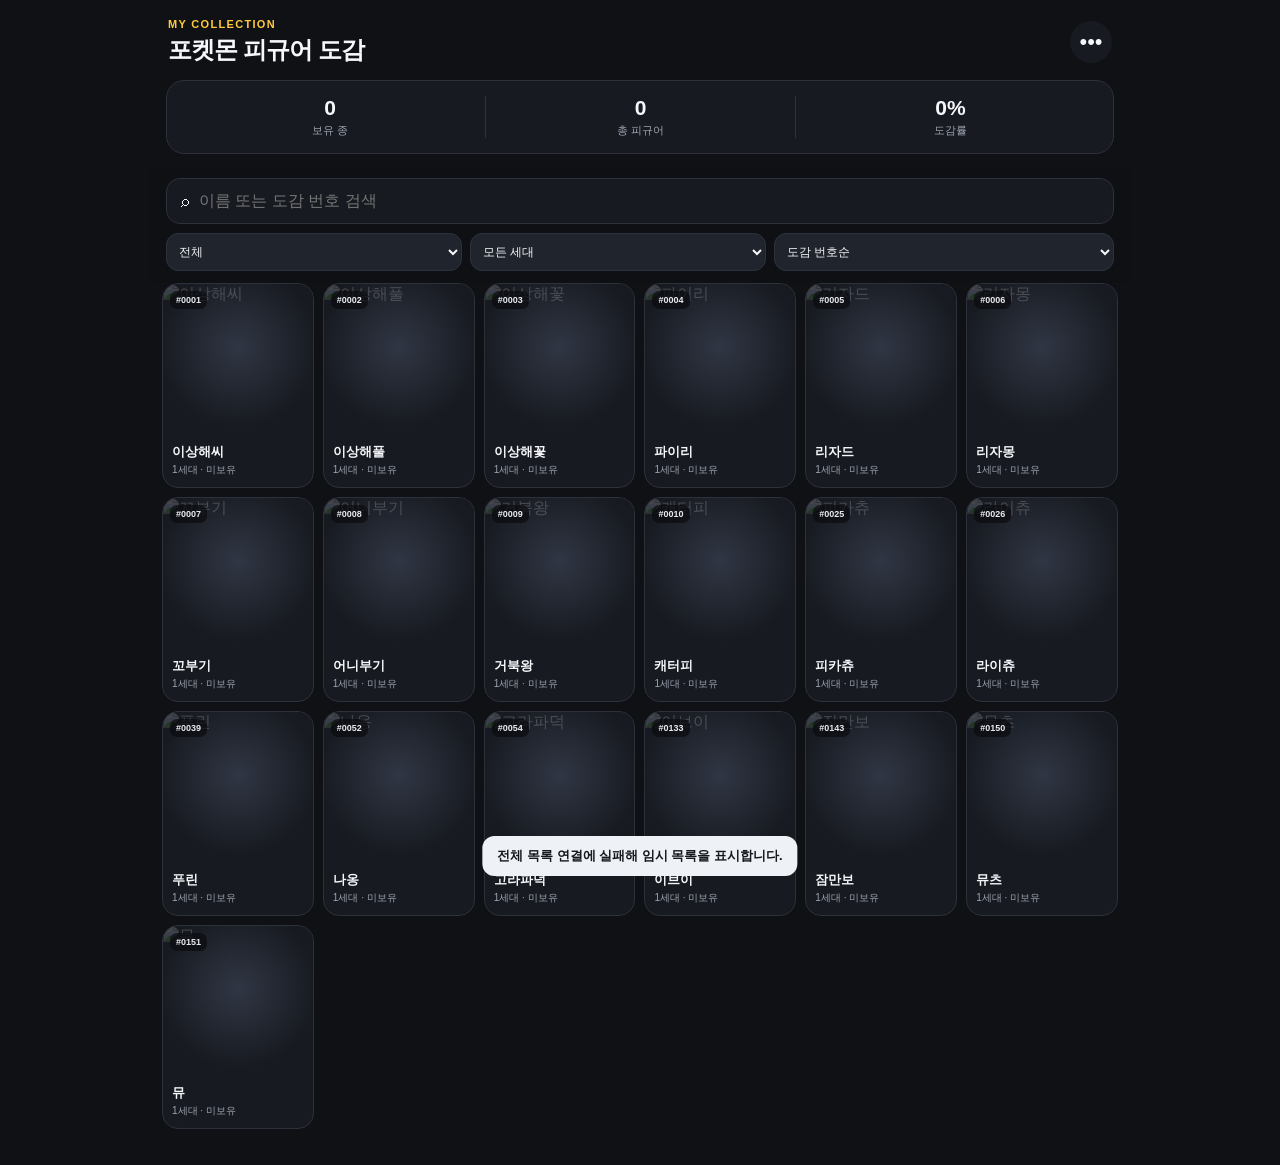
==== index.html @ da99ac36 "Add files via upload" ====
<!doctype html>
<html lang="ko">
<head>
  <meta charset="utf-8">
  <meta name="viewport" content="width=device-width, initial-scale=1, viewport-fit=cover">
  <meta name="theme-color" content="#16181d">
  <meta name="apple-mobile-web-app-capable" content="yes">
  <meta name="apple-mobile-web-app-status-bar-style" content="black-translucent">
  <meta name="apple-mobile-web-app-title" content="피규어 도감">
  <title>포켓몬 피규어 아카이브</title>
  <link rel="manifest" href="manifest.webmanifest">
  <link rel="apple-touch-icon" href="icons/icon-192.png">
  <link rel="stylesheet" href="styles.css">
</head>
<body>
  <header class="app-header">
    <div>
      <p class="eyebrow">MY COLLECTION</p>
      <h1>포켓몬 피규어 도감</h1>
    </div>
    <button id="menuButton" class="icon-button" aria-label="설정 열기">•••</button>
  </header>

  <main>
    <section class="summary" aria-label="수집 현황">
      <div><strong id="ownedSpeciesCount">0</strong><span>보유 종</span></div>
      <div><strong id="figureCount">0</strong><span>총 피규어</span></div>
      <div><strong id="completionRate">0%</strong><span>도감률</span></div>
    </section>

    <section class="toolbar sticky-toolbar">
      <label class="search-box">
        <span aria-hidden="true">⌕</span>
        <input id="searchInput" type="search" placeholder="이름 또는 도감 번호 검색" autocomplete="off">
      </label>
      <div class="filter-row">
        <select id="ownershipFilter" aria-label="보유 상태 필터">
          <option value="all">전체</option>
          <option value="owned">보유</option>
          <option value="unowned">미보유</option>
        </select>
        <select id="generationFilter" aria-label="세대 필터">
          <option value="all">모든 세대</option>
          <option value="1">1세대</option>
          <option value="2">2세대</option>
          <option value="3">3세대</option>
          <option value="4">4세대</option>
          <option value="5">5세대</option>
          <option value="6">6세대</option>
          <option value="7">7세대</option>
          <option value="8">8세대</option>
          <option value="9">9세대</option>
        </select>
        <select id="sortFilter" aria-label="정렬">
          <option value="number">도감 번호순</option>
          <option value="recent">최근 등록순</option>
          <option value="count">보유 개수순</option>
          <option value="name">이름순</option>
        </select>
      </div>
    </section>

    <section id="loadingPanel" class="loading-panel">
      <div class="spinner"></div>
      <strong id="loadingTitle">포켓몬 도감을 준비하는 중</strong>
      <p id="loadingMessage">처음 한 번만 데이터를 내려받습니다.</p>
    </section>

    <section id="pokemonGrid" class="pokemon-grid" aria-live="polite"></section>
    <p id="emptyMessage" class="empty-message" hidden>조건에 맞는 포켓몬이 없습니다.</p>
  </main>

  <dialog id="detailDialog" class="sheet-dialog">
    <div class="sheet-handle"></div>
    <header class="dialog-header">
      <div>
        <p id="detailNumber" class="eyebrow"></p>
        <h2 id="detailName"></h2>
        <p id="detailSubtext" class="muted"></p>
      </div>
      <button class="icon-button" data-close-dialog="detailDialog" aria-label="닫기">×</button>
    </header>
    <div class="dialog-actions">
      <button id="addFigureButton" class="primary-button">＋ 피규어 기록하기</button>
    </div>
    <section id="figureList" class="figure-list"></section>
  </dialog>

  <dialog id="recordDialog" class="full-dialog">
    <header class="dialog-header fixed-dialog-header">
      <button class="text-button" data-close-dialog="recordDialog">취소</button>
      <div class="dialog-title-center">
        <strong id="recordPokemonName">피규어 기록</strong>
        <small id="recordModeText">새 기록</small>
      </div>
      <button id="saveFigureButton" class="text-button accent">저장</button>
    </header>

    <form id="figureForm" class="record-form">
      <input id="editingFigureId" type="hidden">
      <section class="camera-section">
        <div id="cameraStage" class="camera-stage">
          <video id="cameraVideo" playsinline muted></video>
          <img id="photoPreview" alt="촬영 미리보기" hidden>
          <div id="cameraPlaceholder" class="camera-placeholder">
            <span>📷</span>
            <strong>피규어 사진</strong>
            <small>사진 앱에 저장하지 않고 도감 안에만 보관합니다.</small>
          </div>
        </div>
        <div class="camera-actions">
          <button id="startCameraButton" type="button" class="secondary-button">카메라 켜기</button>
          <button id="captureButton" type="button" class="primary-button" hidden>촬영</button>
          <button id="retakeButton" type="button" class="secondary-button" hidden>다시 찍기</button>
          <label class="secondary-button file-button">
            기본 카메라
            <input id="fallbackPhotoInput" type="file" accept="image/*" capture="environment">
          </label>
        </div>
        <p id="photoSizeText" class="tiny muted"></p>
      </section>

      <section class="form-section">
        <h3>기본 정보</h3>
        <label>피규어 이름
          <input id="figureNameInput" name="figureName" placeholder="예: 몬콜레 피카츄">
        </label>
        <label>모습·폼
          <input id="formInput" name="form" list="formSuggestions" placeholder="기본 모습">
          <datalist id="formSuggestions">
            <option value="기본 모습"></option>
            <option value="알로라의 모습"></option>
            <option value="가라르의 모습"></option>
            <option value="히스이의 모습"></option>
            <option value="팔데아의 모습"></option>
            <option value="메가진화"></option>
            <option value="거다이맥스"></option>
            <option value="이로치"></option>
            <option value="특별 의상"></option>
          </datalist>
        </label>
        <div class="two-column">
          <label>제조사
            <input id="makerInput" name="maker" placeholder="타카라토미">
          </label>
          <label>시리즈
            <input id="seriesInput" name="series" placeholder="몬콜레 MS">
          </label>
        </div>
        <label>상품 번호
          <input id="productCodeInput" name="productCode" placeholder="MS-01">
        </label>
      </section>

      <section class="form-section">
        <h3>구입 정보</h3>
        <label>구입처·출처
          <input id="sourceInput" name="source" placeholder="예: 일본 중고숍, 선물">
        </label>
        <div class="price-row">
          <label>가격
            <input id="priceInput" name="price" type="number" min="0" step="1" inputmode="numeric" placeholder="0">
          </label>
          <label>통화
            <select id="currencyInput" name="currency">
              <option value="KRW">원</option>
              <option value="JPY">엔</option>
              <option value="USD">달러</option>
              <option value="EUR">유로</option>
            </select>
          </label>
        </div>
        <label>구입일
          <input id="purchaseDateInput" name="purchaseDate" type="date">
        </label>
        <div class="two-column">
          <label>상태
            <select id="conditionInput" name="condition">
              <option value="">미설정</option>
              <option value="미개봉">미개봉</option>
              <option value="개봉">개봉</option>
              <option value="중고">중고</option>
              <option value="손상">손상 있음</option>
            </select>
          </label>
          <label>보관 위치
            <input id="locationInput" name="location" placeholder="진열장 2층">
          </label>
        </div>
      </section>

      <section class="form-section">
        <h3>메모</h3>
        <textarea id="notesInput" name="notes" rows="5" placeholder="도색 상태, 구성품, 구입 당시 기억 등을 적어두세요."></textarea>
        <label class="checkbox-row">
          <input id="setAsCoverInput" type="checkbox" checked>
          <span>이 사진을 도감 대표 썸네일로 사용</span>
        </label>
      </section>
    </form>
  </dialog>

  <dialog id="settingsDialog" class="sheet-dialog small-sheet">
    <div class="sheet-handle"></div>
    <header class="dialog-header">
      <h2>데이터 관리</h2>
      <button class="icon-button" data-close-dialog="settingsDialog" aria-label="닫기">×</button>
    </header>
    <div class="settings-list">
      <button id="exportButton" class="settings-item"><span>백업 내보내기</span><small>사진을 포함한 JSON 파일</small></button>
      <label class="settings-item">
        <span>백업 불러오기</span><small>기존 기록과 합치기</small>
        <input id="importInput" type="file" accept="application/json,.json">
      </label>
      <button id="refreshCatalogButton" class="settings-item"><span>포켓몬 목록 새로 받기</span><small>수집 기록은 유지됩니다</small></button>
      <button id="requestStorageButton" class="settings-item"><span>저장공간 보호 요청</span><small id="storageStatus">브라우저 상태 확인</small></button>
      <div class="settings-item static"><span>현재 사용량</span><small id="storageUsage">계산 중</small></div>
    </div>
    <p class="settings-note">사진은 이 브라우저의 IndexedDB에 저장됩니다. 사이트 데이터 삭제나 기기 변경에 대비해 정기적으로 백업하세요.</p>
  </dialog>

  <div id="toast" class="toast" role="status" aria-live="polite"></div>
  <canvas id="captureCanvas" hidden></canvas>

  <script src="db.js"></script>
  <script src="app.js"></script>
</body>
</html>
---- styles.css ----
:root {
  color-scheme: dark;
  --bg: #0f1115;
  --surface: #171a20;
  --surface-2: #20242c;
  --line: #2c313c;
  --text: #f5f7fa;
  --muted: #9da5b2;
  --accent: #ffcb3d;
  --accent-ink: #17130a;
  --danger: #ff6565;
  --safe-top: env(safe-area-inset-top, 0px);
  --safe-bottom: env(safe-area-inset-bottom, 0px);
}

* { box-sizing: border-box; }
html { background: var(--bg); }
body {
  margin: 0;
  min-height: 100vh;
  font-family: -apple-system, BlinkMacSystemFont, "Apple SD Gothic Neo", "Noto Sans KR", sans-serif;
  background: var(--bg);
  color: var(--text);
  -webkit-tap-highlight-color: transparent;
}
button, input, select, textarea { font: inherit; }
button, label { -webkit-user-select: none; user-select: none; }
button { color: inherit; }

.app-header {
  display: flex;
  align-items: center;
  justify-content: space-between;
  padding: calc(18px + var(--safe-top)) 18px 14px;
}
h1, h2, h3, p { margin-top: 0; }
h1 { margin-bottom: 0; font-size: 24px; letter-spacing: -0.04em; }
h2 { margin-bottom: 4px; font-size: 23px; letter-spacing: -0.03em; }
h3 { margin-bottom: 14px; font-size: 16px; }
.eyebrow { margin-bottom: 4px; color: var(--accent); font-size: 11px; font-weight: 800; letter-spacing: .12em; }
.muted { color: var(--muted); }
.tiny { font-size: 12px; }

.icon-button, .text-button {
  border: 0;
  background: transparent;
  cursor: pointer;
}
.icon-button {
  display: grid;
  place-items: center;
  width: 42px;
  height: 42px;
  border-radius: 50%;
  background: var(--surface);
  font-size: 22px;
}
.text-button { padding: 10px 2px; font-weight: 700; }
.text-button.accent { color: var(--accent); }

main { padding-bottom: calc(36px + var(--safe-bottom)); }
.summary {
  display: grid;
  grid-template-columns: repeat(3, 1fr);
  margin: 0 16px 14px;
  padding: 15px 8px;
  border: 1px solid var(--line);
  border-radius: 18px;
  background: var(--surface);
}
.summary div { display: flex; flex-direction: column; align-items: center; gap: 3px; }
.summary div + div { border-left: 1px solid var(--line); }
.summary strong { font-size: 21px; }
.summary span { color: var(--muted); font-size: 11px; }

.sticky-toolbar {
  position: sticky;
  top: 0;
  z-index: 10;
  padding: 10px 16px 12px;
  background: rgba(15, 17, 21, .92);
  backdrop-filter: blur(18px);
  -webkit-backdrop-filter: blur(18px);
}
.search-box {
  display: flex;
  align-items: center;
  gap: 8px;
  height: 46px;
  padding: 0 14px;
  border: 1px solid var(--line);
  border-radius: 14px;
  background: var(--surface);
}
.search-box input {
  width: 100%;
  border: 0;
  outline: 0;
  background: transparent;
  color: var(--text);
}
.filter-row { display: grid; grid-template-columns: 1fr 1fr 1.15fr; gap: 8px; margin-top: 9px; }
select, input, textarea {
  border: 1px solid var(--line);
  border-radius: 12px;
  background: var(--surface-2);
  color: var(--text);
}
.filter-row select { min-width: 0; padding: 10px 8px; font-size: 12px; }

.loading-panel {
  margin: 30px 16px;
  padding: 34px 20px;
  text-align: center;
  border: 1px solid var(--line);
  border-radius: 18px;
  background: var(--surface);
}
.loading-panel p { margin: 8px 0 0; color: var(--muted); font-size: 13px; }
.spinner {
  width: 28px;
  height: 28px;
  margin: 0 auto 14px;
  border: 3px solid var(--line);
  border-top-color: var(--accent);
  border-radius: 50%;
  animation: spin .8s linear infinite;
}
@keyframes spin { to { transform: rotate(360deg); } }

.pokemon-grid {
  display: grid;
  grid-template-columns: repeat(auto-fill, minmax(104px, 1fr));
  gap: 9px;
  padding: 0 12px;
}
.pokemon-card {
  position: relative;
  min-width: 0;
  overflow: hidden;
  padding: 0;
  border: 1px solid var(--line);
  border-radius: 16px;
  background: var(--surface);
  text-align: left;
  cursor: pointer;
}
.pokemon-card.owned { border-color: rgba(255, 203, 61, .55); }
.pokemon-image-wrap {
  position: relative;
  aspect-ratio: 1;
  overflow: hidden;
  background: radial-gradient(circle at 50% 42%, #303644, #171a20 70%);
}
.pokemon-card.owned .pokemon-image-wrap { background: #101217; }
.pokemon-image-wrap img {
  width: 100%;
  height: 100%;
  object-fit: contain;
  display: block;
}
.pokemon-card.owned .pokemon-image-wrap img { object-fit: cover; }
.card-number {
  position: absolute;
  top: 7px;
  left: 7px;
  padding: 4px 6px;
  border-radius: 7px;
  background: rgba(10, 12, 16, .72);
  color: #e7ebf0;
  font-size: 9px;
  font-weight: 750;
}
.owned-badge {
  position: absolute;
  right: 7px;
  bottom: 7px;
  min-width: 25px;
  padding: 4px 7px;
  border-radius: 999px;
  background: var(--accent);
  color: var(--accent-ink);
  font-size: 10px;
  font-weight: 900;
  text-align: center;
}
.card-info { padding: 9px 9px 10px; }
.card-info strong { display: block; overflow: hidden; font-size: 13px; text-overflow: ellipsis; white-space: nowrap; }
.card-info small { display: block; margin-top: 2px; color: var(--muted); font-size: 10px; }
.empty-message { padding: 50px 16px; color: var(--muted); text-align: center; }

.dialog-header {
  display: flex;
  align-items: center;
  justify-content: space-between;
  gap: 12px;
  padding: 8px 18px 14px;
}
.dialog-header h2 { margin: 0; }
dialog {
  margin: 0;
  border: 0;
  background: var(--surface);
  color: var(--text);
}
dialog::backdrop { background: rgba(0, 0, 0, .62); backdrop-filter: blur(3px); }
.sheet-dialog {
  top: auto;
  bottom: 0;
  width: 100%;
  max-width: 720px;
  max-height: 88vh;
  padding: 8px 0 calc(18px + var(--safe-bottom));
  border-radius: 24px 24px 0 0;
  overflow-y: auto;
}
.small-sheet { max-height: 72vh; }
.sheet-handle { width: 42px; height: 5px; margin: 2px auto 12px; border-radius: 99px; background: #4b515d; }
.dialog-actions { padding: 0 18px 15px; }
.primary-button, .secondary-button {
  min-height: 46px;
  border-radius: 13px;
  padding: 0 16px;
  font-weight: 800;
  cursor: pointer;
}
.primary-button { border: 0; background: var(--accent); color: var(--accent-ink); }
.secondary-button { border: 1px solid var(--line); background: var(--surface-2); color: var(--text); }
.dialog-actions .primary-button { width: 100%; }

.figure-list { display: grid; gap: 11px; padding: 0 18px; }
.figure-empty { padding: 36px 16px; border: 1px dashed var(--line); border-radius: 16px; color: var(--muted); text-align: center; }
.figure-item {
  display: grid;
  grid-template-columns: 104px 1fr;
  gap: 12px;
  padding: 10px;
  border: 1px solid var(--line);
  border-radius: 16px;
  background: var(--bg);
}
.figure-thumb { position: relative; aspect-ratio: 1; overflow: hidden; border-radius: 12px; background: var(--surface-2); }
.figure-thumb img { width: 100%; height: 100%; object-fit: cover; }
.cover-label { position: absolute; left: 6px; bottom: 6px; padding: 4px 6px; border-radius: 7px; background: var(--accent); color: var(--accent-ink); font-size: 9px; font-weight: 900; }
.figure-content { min-width: 0; }
.figure-content h3 { margin: 2px 0 5px; font-size: 15px; }
.figure-meta { margin: 0 0 7px; color: var(--muted); font-size: 11px; line-height: 1.55; }
.figure-notes { display: -webkit-box; overflow: hidden; margin: 0 0 8px; color: #d8dde5; font-size: 11px; line-height: 1.45; -webkit-line-clamp: 2; -webkit-box-orient: vertical; }
.item-actions { display: flex; flex-wrap: wrap; gap: 6px; }
.mini-button { padding: 6px 8px; border: 1px solid var(--line); border-radius: 8px; background: var(--surface-2); font-size: 10px; cursor: pointer; }
.mini-button.danger { color: var(--danger); }

.full-dialog { width: 100%; max-width: none; height: 100%; max-height: none; padding: 0; overflow-y: auto; background: var(--bg); }
.fixed-dialog-header {
  position: sticky;
  top: 0;
  z-index: 20;
  min-height: calc(58px + var(--safe-top));
  padding: calc(8px + var(--safe-top)) 16px 8px;
  border-bottom: 1px solid var(--line);
  background: rgba(15, 17, 21, .94);
  backdrop-filter: blur(18px);
}
.dialog-title-center { display: flex; flex-direction: column; align-items: center; }
.dialog-title-center small { margin-top: 2px; color: var(--muted); }
.record-form { padding-bottom: calc(36px + var(--safe-bottom)); }
.camera-section { padding: 16px; }
.camera-stage {
  position: relative;
  display: grid;
  place-items: center;
  aspect-ratio: 1;
  overflow: hidden;
  border: 1px solid var(--line);
  border-radius: 20px;
  background: #08090b;
}
.camera-stage video, .camera-stage img { width: 100%; height: 100%; object-fit: cover; }
.camera-placeholder { display: flex; flex-direction: column; align-items: center; gap: 7px; padding: 20px; color: var(--muted); text-align: center; }
.camera-placeholder span { font-size: 35px; }
.camera-placeholder small { max-width: 260px; line-height: 1.45; }
.camera-actions { display: grid; grid-template-columns: repeat(2, 1fr); gap: 8px; margin-top: 10px; }
.file-button { display: flex; align-items: center; justify-content: center; }
.file-button input, .settings-item input { position: absolute; width: 1px; height: 1px; opacity: 0; pointer-events: none; }
.form-section { display: grid; gap: 13px; padding: 19px 16px; border-top: 9px solid #0a0c0f; }
.form-section label { display: grid; gap: 7px; color: #d9dee6; font-size: 12px; font-weight: 700; }
.form-section input, .form-section select, .form-section textarea { width: 100%; padding: 13px; outline: none; }
.form-section textarea { resize: vertical; }
.two-column { display: grid; grid-template-columns: 1fr 1fr; gap: 10px; }
.price-row { display: grid; grid-template-columns: 1fr 105px; gap: 10px; }
.checkbox-row { display: flex !important; grid-template-columns: auto 1fr; align-items: center; }
.checkbox-row input { width: 20px; height: 20px; accent-color: var(--accent); }

.settings-list { display: grid; padding: 0 18px; }
.settings-item {
  position: relative;
  display: flex;
  align-items: center;
  justify-content: space-between;
  gap: 12px;
  width: 100%;
  min-height: 58px;
  padding: 12px 2px;
  border: 0;
  border-bottom: 1px solid var(--line);
  background: transparent;
  color: var(--text);
  text-align: left;
  cursor: pointer;
}
.settings-item span { font-weight: 750; }
.settings-item small { max-width: 55%; color: var(--muted); text-align: right; }
.settings-item.static { cursor: default; }
.settings-note { margin: 16px 18px 0; color: var(--muted); font-size: 11px; line-height: 1.55; }

.toast {
  position: fixed;
  z-index: 100;
  left: 50%;
  bottom: calc(24px + var(--safe-bottom));
  max-width: calc(100% - 32px);
  padding: 11px 15px;
  border-radius: 12px;
  background: #eef1f5;
  color: #14171b;
  font-size: 13px;
  font-weight: 700;
  opacity: 0;
  transform: translate(-50%, 20px);
  pointer-events: none;
  transition: .22s ease;
}
.toast.show { opacity: 1; transform: translate(-50%, 0); }

@media (min-width: 700px) {
  .app-header, main { max-width: 980px; margin-left: auto; margin-right: auto; }
  .pokemon-grid { grid-template-columns: repeat(auto-fill, minmax(132px, 1fr)); }
}
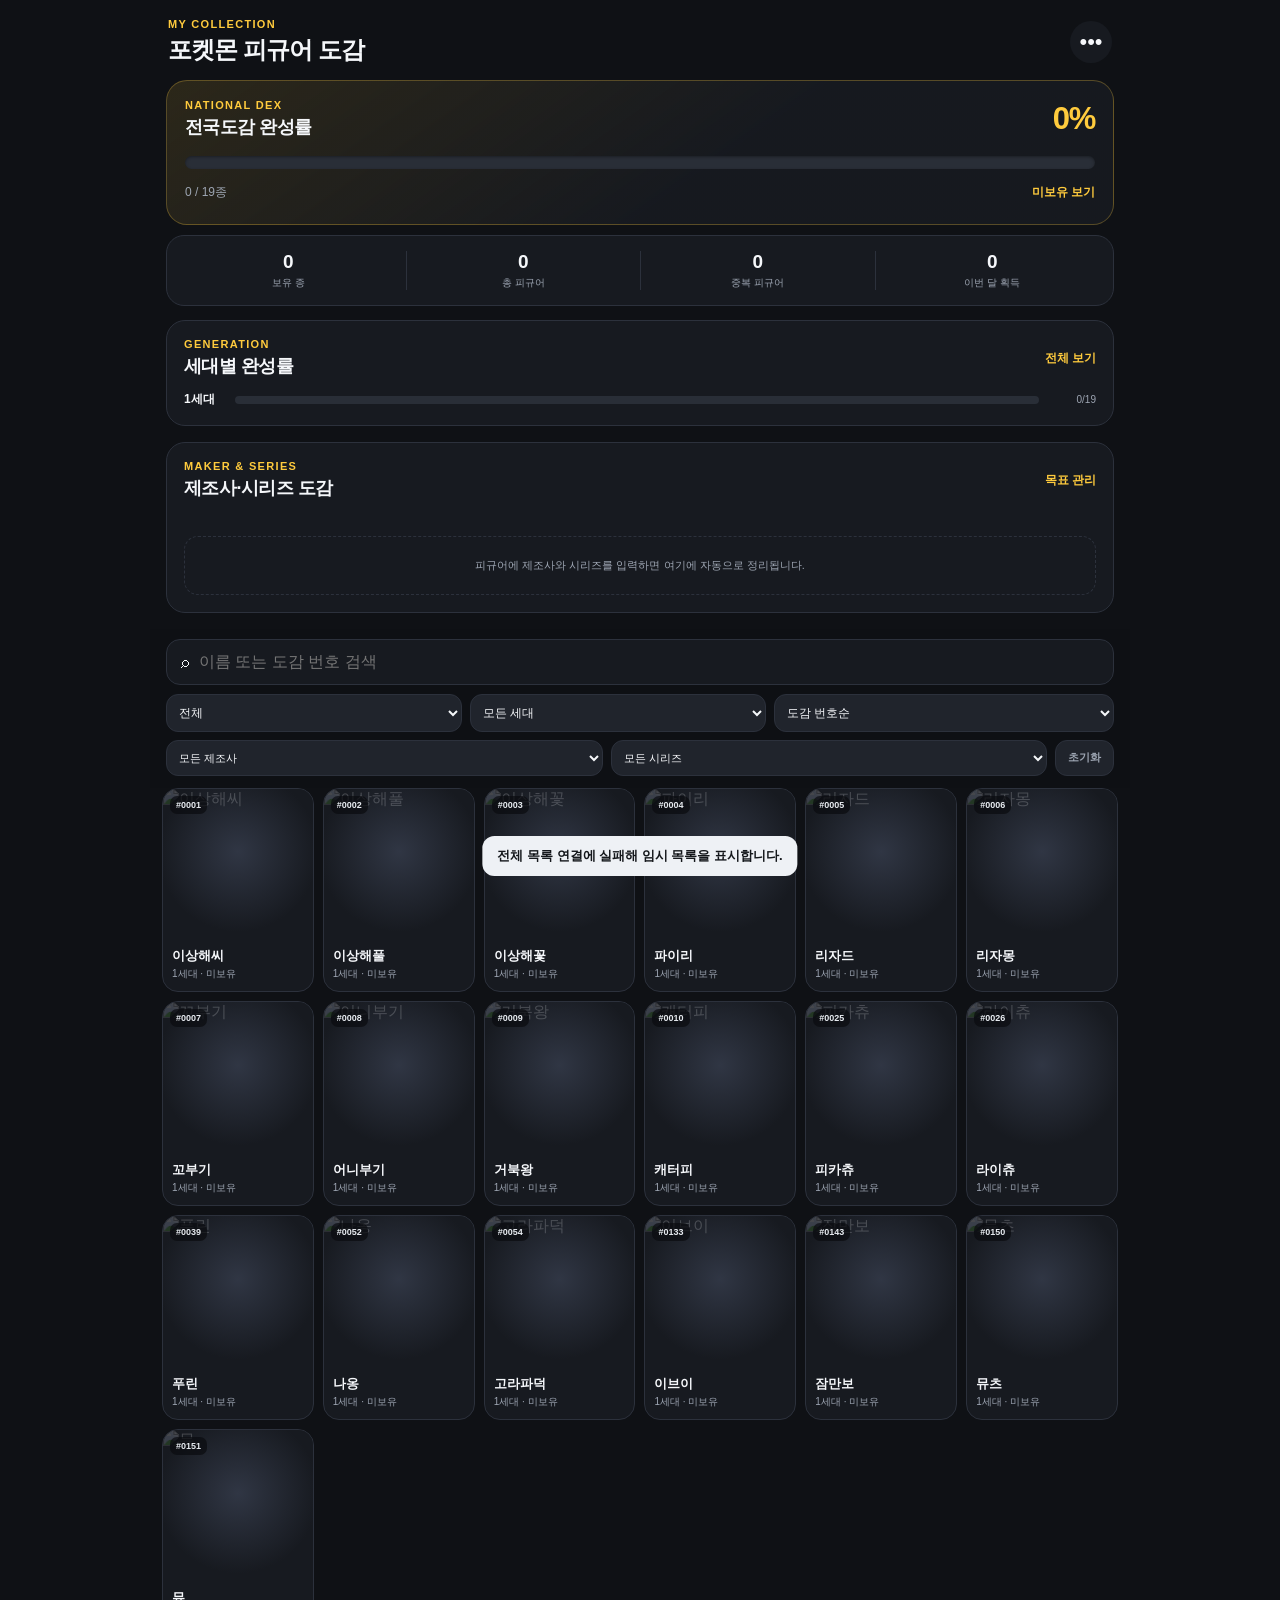
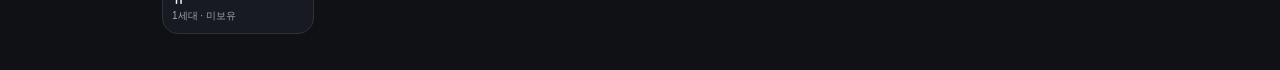
==== commit b4953b20: "Add files via upload" ====
--- a/index.html
+++ b/index.html
@@ -22,10 +22,62 @@
   </header>
 
   <main>
+    <section class="completion-card" aria-label="전국도감 완성률">
+      <div class="completion-heading">
+        <div>
+          <p class="eyebrow">NATIONAL DEX</p>
+          <h2>전국도감 완성률</h2>
+        </div>
+        <strong id="completionRate" class="completion-percent">0%</strong>
+      </div>
+      <div class="progress-track" aria-hidden="true">
+        <span id="completionBar" class="progress-fill"></span>
+      </div>
+      <div class="completion-foot">
+        <span id="completionCount">0 / 0종</span>
+        <button id="showMissingButton" type="button" class="inline-action">미보유 보기</button>
+      </div>
+    </section>
+
     <section class="summary" aria-label="수집 현황">
       <div><strong id="ownedSpeciesCount">0</strong><span>보유 종</span></div>
       <div><strong id="figureCount">0</strong><span>총 피규어</span></div>
-      <div><strong id="completionRate">0%</strong><span>도감률</span></div>
+      <div><strong id="duplicateCount">0</strong><span>중복 피규어</span></div>
+      <div><strong id="recentCount">0</strong><span>이번 달 획득</span></div>
+    </section>
+
+    <section class="dashboard-section" aria-labelledby="generationTitle">
+      <div class="section-heading">
+        <div>
+          <p class="eyebrow">GENERATION</p>
+          <h2 id="generationTitle">세대별 완성률</h2>
+        </div>
+        <button id="resetGenerationButton" type="button" class="inline-action">전체 보기</button>
+      </div>
+      <div id="generationProgress" class="generation-progress"></div>
+    </section>
+
+    <section id="recentSection" class="dashboard-section" aria-labelledby="recentTitle" hidden>
+      <div class="section-heading">
+        <div>
+          <p class="eyebrow">RECENTLY ADDED</p>
+          <h2 id="recentTitle">최근 획득</h2>
+        </div>
+      </div>
+      <div id="recentFigures" class="recent-figures"></div>
+    </section>
+
+    <section id="collectionSection" class="dashboard-section collection-section" aria-labelledby="collectionTitle">
+      <div class="section-heading">
+        <div>
+          <p class="eyebrow">MAKER &amp; SERIES</p>
+          <h2 id="collectionTitle">제조사·시리즈 도감</h2>
+        </div>
+        <button id="manageSeriesButton" type="button" class="inline-action">목표 관리</button>
+      </div>
+      <div id="makerOverview" class="maker-overview"></div>
+      <div id="seriesOverview" class="series-overview"></div>
+      <p id="collectionEmpty" class="collection-empty">피규어에 제조사와 시리즈를 입력하면 여기에 자동으로 정리됩니다.</p>
     </section>
 
     <section class="toolbar sticky-toolbar">
@@ -57,6 +109,15 @@
           <option value="count">보유 개수순</option>
           <option value="name">이름순</option>
         </select>
+      </div>
+      <div class="collection-filter-row">
+        <select id="makerFilter" aria-label="제조사 필터">
+          <option value="all">모든 제조사</option>
+        </select>
+        <select id="seriesFilter" aria-label="시리즈 필터">
+          <option value="all">모든 시리즈</option>
+        </select>
+        <button id="clearCollectionFilters" type="button" class="filter-reset-button">초기화</button>
       </div>
     </section>
 
@@ -141,10 +202,12 @@
         </label>
         <div class="two-column">
           <label>제조사
-            <input id="makerInput" name="maker" placeholder="타카라토미">
+            <input id="makerInput" name="maker" list="makerSuggestions" placeholder="타카라토미">
+            <datalist id="makerSuggestions"></datalist>
           </label>
           <label>시리즈
-            <input id="seriesInput" name="series" placeholder="몬콜레 MS">
+            <input id="seriesInput" name="series" list="seriesSuggestions" placeholder="몬콜레 MS">
+            <datalist id="seriesSuggestions"></datalist>
           </label>
         </div>
         <label>상품 번호
@@ -198,6 +261,39 @@
         </label>
       </section>
     </form>
+  </dialog>
+
+  <dialog id="seriesDialog" class="sheet-dialog series-dialog">
+    <div class="sheet-handle"></div>
+    <header class="dialog-header">
+      <div>
+        <p class="eyebrow">COLLECTION GOALS</p>
+        <h2>시리즈 목표 관리</h2>
+      </div>
+      <button class="icon-button" data-close-dialog="seriesDialog" aria-label="닫기">×</button>
+    </header>
+    <form id="seriesGoalForm" class="series-goal-form">
+      <input id="editingSeriesGoalId" type="hidden">
+      <div class="two-column">
+        <label>제조사
+          <input id="goalMakerInput" list="makerSuggestions" placeholder="예: 타카라토미" required>
+        </label>
+        <label>시리즈
+          <input id="goalSeriesInput" list="seriesSuggestions" placeholder="예: 몬콜레 MS" required>
+        </label>
+      </div>
+      <div class="goal-row">
+        <label>전체 목표 상품 수
+          <input id="goalTargetInput" type="number" min="1" step="1" inputmode="numeric" placeholder="예: 60" required>
+        </label>
+        <button id="saveSeriesGoalButton" type="submit" class="primary-button">목표 저장</button>
+      </div>
+      <label>메모
+        <input id="goalNotesInput" placeholder="예: 국내 정식 발매분만 수집">
+      </label>
+      <p class="goal-help">상품 번호가 같으면 중복으로 보고 한 종류로 계산합니다. 상품 번호가 없으면 피규어 이름을 기준으로 계산합니다.</p>
+    </form>
+    <div id="seriesGoalList" class="series-goal-list"></div>
   </dialog>
 
   <dialog id="settingsDialog" class="sheet-dialog small-sheet">
@@ -219,6 +315,24 @@
     <p class="settings-note">사진은 이 브라우저의 IndexedDB에 저장됩니다. 사이트 데이터 삭제나 기기 변경에 대비해 정기적으로 백업하세요.</p>
   </dialog>
 
+  <dialog id="achievementDialog" class="achievement-dialog">
+    <button id="closeAchievementButton" class="achievement-close" type="button" aria-label="닫기">×</button>
+    <div class="achievement-rays" aria-hidden="true"></div>
+    <p class="eyebrow">NEW DEX ENTRY</p>
+    <h2>도감 등록 완료!</h2>
+    <div class="achievement-image-wrap">
+      <img id="achievementImage" alt="새로 등록한 피규어">
+    </div>
+    <p id="achievementNumber" class="achievement-number"></p>
+    <h3 id="achievementName"></h3>
+    <div class="achievement-rate">
+      <span id="achievementOldRate">0%</span>
+      <b>→</b>
+      <strong id="achievementNewRate">0%</strong>
+    </div>
+    <button id="achievementConfirmButton" type="button" class="primary-button">도감으로 돌아가기</button>
+  </dialog>
+
   <div id="toast" class="toast" role="status" aria-live="polite"></div>
   <canvas id="captureCanvas" hidden></canvas>
 
--- a/styles.css
+++ b/styles.css
@@ -59,19 +59,56 @@
 .text-button.accent { color: var(--accent); }
 
 main { padding-bottom: calc(36px + var(--safe-bottom)); }
+.completion-card {
+  margin: 0 16px 10px;
+  padding: 18px;
+  overflow: hidden;
+  border: 1px solid rgba(255, 203, 61, .28);
+  border-radius: 21px;
+  background: linear-gradient(145deg, rgba(255, 203, 61, .12), rgba(23, 26, 32, .96) 58%);
+}
+.completion-heading, .completion-foot, .section-heading {
+  display: flex;
+  align-items: center;
+  justify-content: space-between;
+  gap: 14px;
+}
+.completion-heading h2, .section-heading h2 { margin: 0; font-size: 18px; }
+.completion-percent { color: var(--accent); font-size: 31px; letter-spacing: -.04em; }
+.progress-track { height: 13px; margin: 17px 0 10px; overflow: hidden; border-radius: 99px; background: #292e37; box-shadow: inset 0 1px 3px rgba(0,0,0,.35); }
+.progress-fill { display: block; width: 0; height: 100%; border-radius: inherit; background: linear-gradient(90deg, #ffb82e, var(--accent)); box-shadow: 0 0 18px rgba(255, 203, 61, .38); transition: width .65s cubic-bezier(.22,.8,.3,1); }
+.completion-foot { color: var(--muted); font-size: 12px; }
+.inline-action { padding: 5px 0; border: 0; background: transparent; color: var(--accent); font-size: 12px; font-weight: 800; cursor: pointer; }
 .summary {
   display: grid;
-  grid-template-columns: repeat(3, 1fr);
+  grid-template-columns: repeat(4, 1fr);
   margin: 0 16px 14px;
-  padding: 15px 8px;
+  padding: 15px 4px;
   border: 1px solid var(--line);
   border-radius: 18px;
   background: var(--surface);
 }
-.summary div { display: flex; flex-direction: column; align-items: center; gap: 3px; }
+.summary div { display: flex; flex-direction: column; align-items: center; gap: 3px; min-width: 0; }
 .summary div + div { border-left: 1px solid var(--line); }
-.summary strong { font-size: 21px; }
-.summary span { color: var(--muted); font-size: 11px; }
+.summary strong { font-size: 19px; }
+.summary span { color: var(--muted); font-size: 10px; text-align: center; }
+.dashboard-section { margin: 0 16px 16px; padding: 17px; border: 1px solid var(--line); border-radius: 19px; background: var(--surface); }
+.section-heading { margin-bottom: 13px; }
+.generation-progress { display: grid; gap: 11px; }
+.generation-row { display: grid; grid-template-columns: 42px minmax(0,1fr) 48px; align-items: center; gap: 9px; width: 100%; padding: 0; border: 0; background: transparent; color: var(--text); cursor: pointer; text-align: left; }
+.generation-label { font-size: 12px; font-weight: 850; }
+.generation-bar { height: 8px; overflow: hidden; border-radius: 99px; background: #292e37; }
+.generation-bar span { display: block; width: 0; height: 100%; border-radius: inherit; background: var(--accent); transition: width .55s ease; }
+.generation-value { color: var(--muted); font-size: 10px; font-variant-numeric: tabular-nums; text-align: right; }
+.generation-row.active .generation-label, .generation-row.active .generation-value { color: var(--accent); }
+.recent-figures { display: grid; grid-auto-flow: column; grid-auto-columns: minmax(96px, 30%); gap: 9px; overflow-x: auto; padding-bottom: 3px; scroll-snap-type: x proximity; scrollbar-width: none; }
+.recent-figures::-webkit-scrollbar { display: none; }
+.recent-card { min-width: 0; overflow: hidden; padding: 0; border: 1px solid var(--line); border-radius: 14px; background: var(--bg); color: var(--text); text-align: left; cursor: pointer; scroll-snap-align: start; }
+.recent-card img { display: block; width: 100%; aspect-ratio: 1; object-fit: cover; background: var(--surface-2); }
+.recent-card div { padding: 8px; }
+.recent-card strong, .recent-card small { display: block; overflow: hidden; text-overflow: ellipsis; white-space: nowrap; }
+.recent-card strong { font-size: 11px; }
+.recent-card small { margin-top: 2px; color: var(--muted); font-size: 9px; }
 
 .sticky-toolbar {
   position: sticky;
@@ -312,6 +349,38 @@
 .settings-item small { max-width: 55%; color: var(--muted); text-align: right; }
 .settings-item.static { cursor: default; }
 .settings-note { margin: 16px 18px 0; color: var(--muted); font-size: 11px; line-height: 1.55; }
+
+
+.achievement-dialog {
+  top: 50%;
+  left: 50%;
+  width: min(88vw, 390px);
+  margin: 0;
+  padding: 27px 22px 22px;
+  overflow: hidden;
+  border: 1px solid rgba(255, 203, 61, .42);
+  border-radius: 25px;
+  background: radial-gradient(circle at 50% 18%, #3c3520, var(--surface) 52%);
+  text-align: center;
+  transform: translate(-50%, -50%);
+}
+.achievement-dialog[open] { animation: achievement-pop .4s cubic-bezier(.18,.85,.28,1.2); }
+.achievement-dialog::backdrop { background: rgba(0,0,0,.78); backdrop-filter: blur(7px); }
+.achievement-close { position: absolute; z-index: 3; top: 10px; right: 10px; width: 36px; height: 36px; border: 0; border-radius: 50%; background: rgba(0,0,0,.25); color: var(--text); font-size: 23px; cursor: pointer; }
+.achievement-rays { position: absolute; top: -90px; left: 50%; width: 270px; height: 270px; opacity: .13; background: repeating-conic-gradient(from 0deg, var(--accent) 0 9deg, transparent 9deg 20deg); transform: translateX(-50%); animation: rays-spin 16s linear infinite; }
+.achievement-dialog > :not(.achievement-rays):not(.achievement-close) { position: relative; z-index: 2; }
+.achievement-dialog h2 { margin-bottom: 14px; }
+.achievement-image-wrap { width: 170px; height: 170px; margin: 0 auto 13px; overflow: hidden; border: 3px solid var(--accent); border-radius: 50%; background: #101217; box-shadow: 0 0 0 7px rgba(255,203,61,.1), 0 18px 45px rgba(0,0,0,.36); }
+.achievement-image-wrap img { width: 100%; height: 100%; object-fit: cover; }
+.achievement-number { margin-bottom: 2px; color: var(--muted); font-size: 11px; font-weight: 800; letter-spacing: .08em; }
+.achievement-dialog h3 { margin: 0 0 14px; font-size: 25px; }
+.achievement-rate { display: flex; align-items: center; justify-content: center; gap: 11px; margin-bottom: 18px; }
+.achievement-rate span { color: var(--muted); font-size: 17px; }
+.achievement-rate b { color: var(--muted); }
+.achievement-rate strong { color: var(--accent); font-size: 24px; }
+.achievement-dialog .primary-button { width: 100%; }
+@keyframes achievement-pop { from { opacity: 0; transform: translate(-50%, -46%) scale(.86); } to { opacity: 1; transform: translate(-50%, -50%) scale(1); } }
+@keyframes rays-spin { to { transform: translateX(-50%) rotate(360deg); } }
 
 .toast {
   position: fixed;
@@ -332,7 +401,94 @@
 }
 .toast.show { opacity: 1; transform: translate(-50%, 0); }
 
+
+@media (max-width: 390px) {
+  .summary strong { font-size: 17px; }
+  .summary span { font-size: 9px; }
+  .dashboard-section { padding: 15px; }
+}
+
 @media (min-width: 700px) {
   .app-header, main { max-width: 980px; margin-left: auto; margin-right: auto; }
   .pokemon-grid { grid-template-columns: repeat(auto-fill, minmax(132px, 1fr)); }
 }
+
+/* v3: 제조사·시리즈 도감 */
+.collection-section { overflow: hidden; }
+.maker-overview {
+  display: flex;
+  gap: 8px;
+  margin: 0 -2px 13px;
+  overflow-x: auto;
+  padding: 1px 2px 4px;
+  scrollbar-width: none;
+}
+.maker-overview::-webkit-scrollbar { display: none; }
+.maker-chip {
+  flex: 0 0 auto;
+  min-width: 112px;
+  padding: 10px 12px;
+  border: 1px solid var(--line);
+  border-radius: 13px;
+  background: var(--bg);
+  text-align: left;
+  cursor: pointer;
+}
+.maker-chip strong, .maker-chip small { display: block; }
+.maker-chip strong { max-width: 150px; overflow: hidden; font-size: 12px; text-overflow: ellipsis; white-space: nowrap; }
+.maker-chip small { margin-top: 3px; color: var(--muted); font-size: 9px; }
+.maker-chip.active { border-color: var(--accent); background: rgba(255, 203, 61, .1); }
+.maker-chip.active strong { color: var(--accent); }
+.series-overview { display: grid; gap: 9px; }
+.series-card {
+  width: 100%;
+  padding: 12px;
+  border: 1px solid var(--line);
+  border-radius: 15px;
+  background: var(--bg);
+  color: var(--text);
+  text-align: left;
+  cursor: pointer;
+}
+.series-card.active { border-color: var(--accent); box-shadow: inset 0 0 0 1px rgba(255, 203, 61, .18); }
+.series-card-head, .series-card-foot { display: flex; align-items: center; justify-content: space-between; gap: 12px; }
+.series-card-head div { min-width: 0; }
+.series-card-head small, .series-card-head strong { display: block; overflow: hidden; text-overflow: ellipsis; white-space: nowrap; }
+.series-card-head small { color: var(--muted); font-size: 9px; }
+.series-card-head strong { margin-top: 2px; font-size: 13px; }
+.series-card-head b { flex: 0 0 auto; color: var(--accent); font-size: 15px; }
+.series-progress { height: 7px; margin: 10px 0 7px; overflow: hidden; border-radius: 99px; background: #292e37; }
+.series-progress span { display: block; height: 100%; border-radius: inherit; background: linear-gradient(90deg, #ffb82e, var(--accent)); transition: width .55s ease; }
+.series-card-foot { color: var(--muted); font-size: 9px; }
+.collection-empty { margin: 5px 0 0; padding: 20px 10px; border: 1px dashed var(--line); border-radius: 14px; color: var(--muted); font-size: 11px; line-height: 1.5; text-align: center; }
+.collection-filter-row { display: grid; grid-template-columns: 1fr 1fr auto; gap: 8px; margin-top: 8px; }
+.collection-filter-row select { min-width: 0; padding: 10px 8px; font-size: 11px; }
+.filter-reset-button { padding: 0 12px; border: 1px solid var(--line); border-radius: 12px; background: var(--surface-2); color: var(--muted); font-size: 11px; font-weight: 750; cursor: pointer; }
+
+.series-dialog { max-height: 91vh; }
+.series-goal-form { display: grid; gap: 12px; margin: 0 18px 16px; padding: 15px; border: 1px solid var(--line); border-radius: 17px; background: var(--bg); }
+.series-goal-form label { display: grid; gap: 6px; color: #d9dee6; font-size: 11px; font-weight: 750; }
+.series-goal-form input { width: 100%; padding: 12px; outline: none; }
+.goal-row { display: grid; grid-template-columns: 1fr 112px; align-items: end; gap: 9px; }
+.goal-row .primary-button { min-height: 43px; padding: 0 10px; font-size: 12px; }
+.goal-help { margin: 0; color: var(--muted); font-size: 10px; line-height: 1.5; }
+.series-goal-list { display: grid; gap: 8px; padding: 0 18px; }
+.series-goal-item { display: flex; align-items: center; justify-content: space-between; gap: 12px; padding: 12px; border: 1px solid var(--line); border-radius: 14px; background: var(--bg); }
+.series-goal-summary { min-width: 0; }
+.series-goal-summary small, .series-goal-summary strong, .series-goal-summary span { display: block; }
+.series-goal-summary small { color: var(--muted); font-size: 9px; }
+.series-goal-summary strong { margin: 2px 0 4px; overflow: hidden; font-size: 13px; text-overflow: ellipsis; white-space: nowrap; }
+.series-goal-summary span { color: var(--muted); font-size: 10px; }
+.series-goal-item .item-actions { flex: 0 0 auto; justify-content: flex-end; }
+.series-goal-empty { padding: 28px 12px; border: 1px dashed var(--line); border-radius: 14px; color: var(--muted); font-size: 11px; text-align: center; }
+
+@media (min-width: 700px) {
+  .series-overview { grid-template-columns: repeat(2, minmax(0, 1fr)); }
+}
+
+@media (max-width: 390px) {
+  .collection-filter-row { grid-template-columns: 1fr 1fr; }
+  .filter-reset-button { grid-column: 1 / -1; min-height: 36px; }
+  .series-goal-item { align-items: flex-start; flex-direction: column; }
+  .series-goal-item .item-actions { width: 100%; }
+}
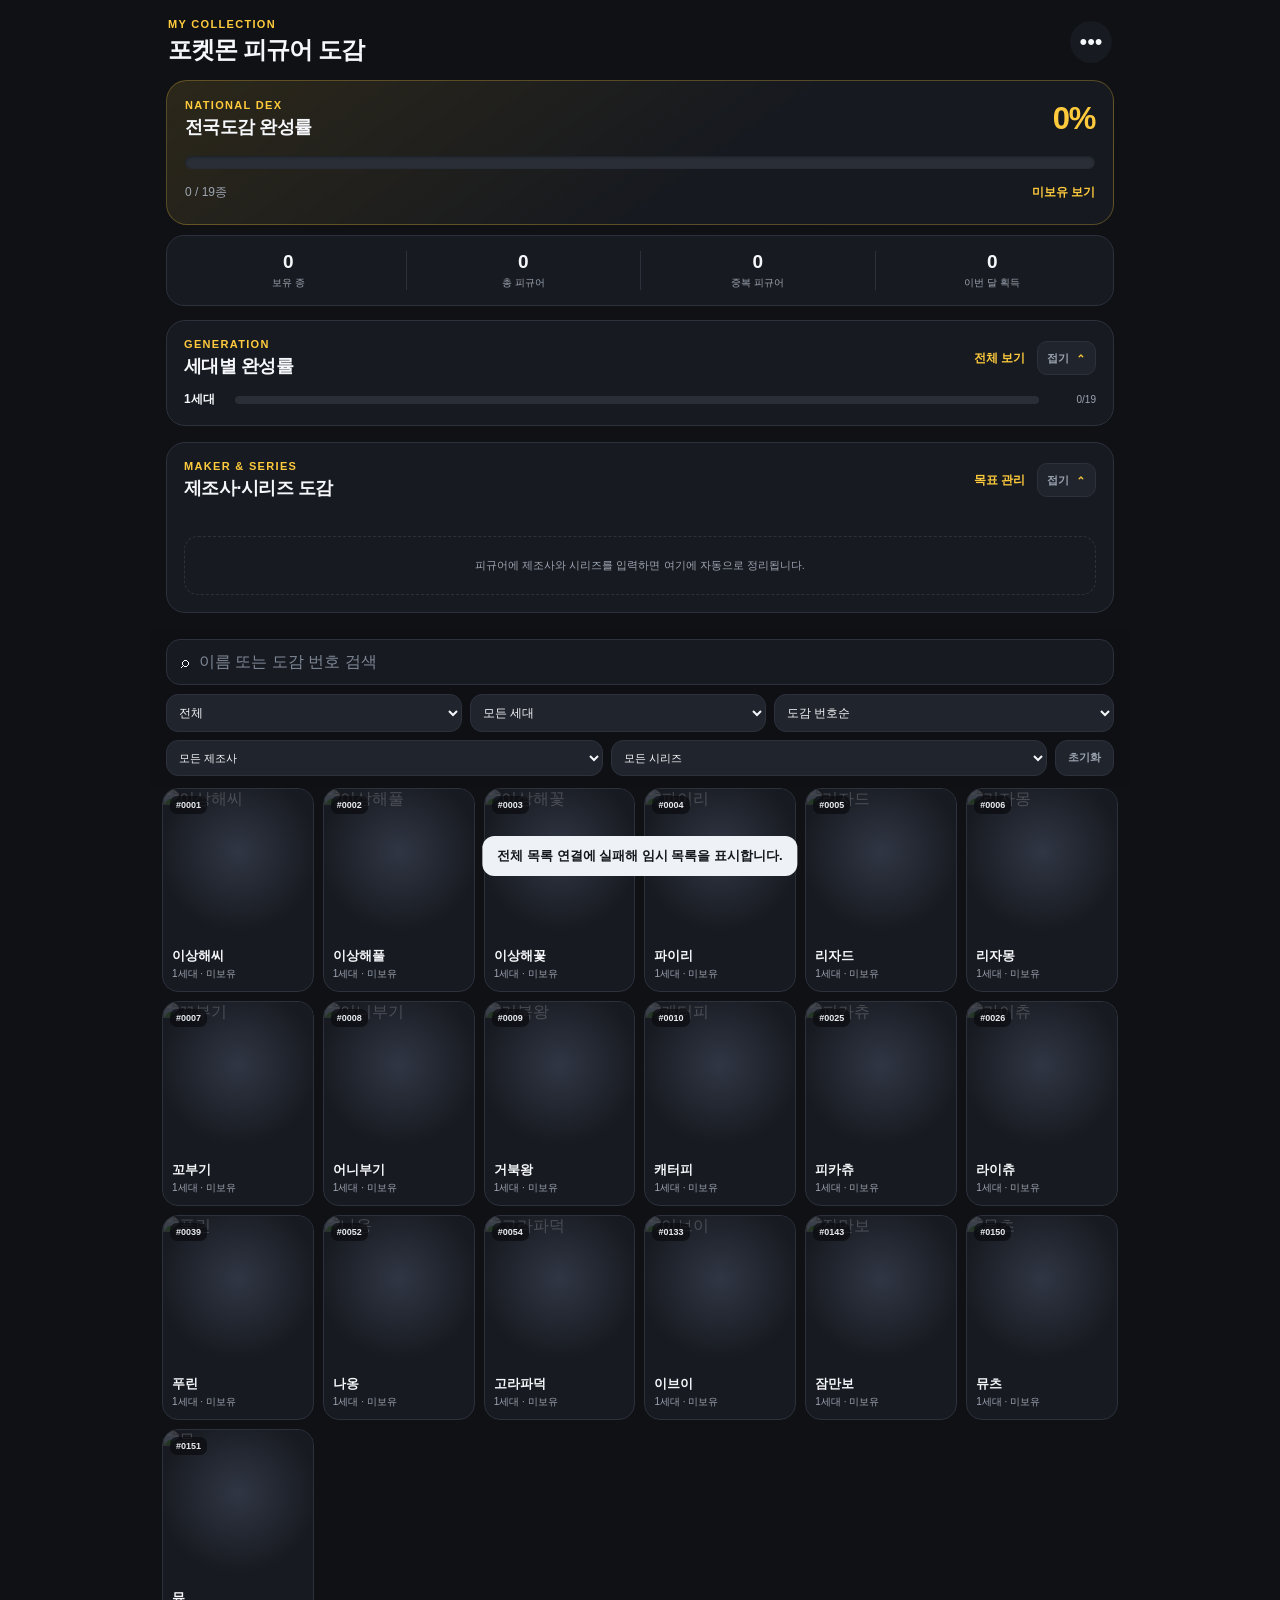
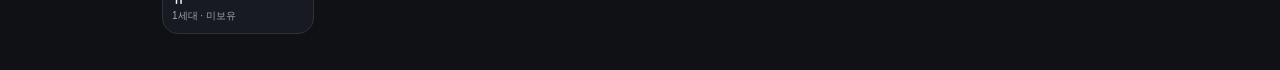
==== commit e6e7b34a: "Add files via upload" ====
--- a/index.html
+++ b/index.html
@@ -2,7 +2,7 @@
 <html lang="ko">
 <head>
   <meta charset="utf-8">
-  <meta name="viewport" content="width=device-width, initial-scale=1, viewport-fit=cover">
+  <meta name="viewport" content="width=device-width, initial-scale=1, maximum-scale=1, user-scalable=no, viewport-fit=cover">
   <meta name="theme-color" content="#16181d">
   <meta name="apple-mobile-web-app-capable" content="yes">
   <meta name="apple-mobile-web-app-status-bar-style" content="black-translucent">
@@ -46,38 +46,57 @@
       <div><strong id="recentCount">0</strong><span>이번 달 획득</span></div>
     </section>
 
-    <section class="dashboard-section" aria-labelledby="generationTitle">
+    <section class="dashboard-section collapsible-section" aria-labelledby="generationTitle">
       <div class="section-heading">
         <div>
           <p class="eyebrow">GENERATION</p>
           <h2 id="generationTitle">세대별 완성률</h2>
         </div>
-        <button id="resetGenerationButton" type="button" class="inline-action">전체 보기</button>
-      </div>
-      <div id="generationProgress" class="generation-progress"></div>
-    </section>
-
-    <section id="recentSection" class="dashboard-section" aria-labelledby="recentTitle" hidden>
+        <div class="section-actions">
+          <button id="resetGenerationButton" type="button" class="inline-action">전체 보기</button>
+          <button type="button" class="collapse-button" data-collapse-target="generationBody" data-collapse-key="generation" aria-expanded="true" aria-controls="generationBody">
+            <span class="collapse-label">접기</span><span class="collapse-icon" aria-hidden="true">⌃</span>
+          </button>
+        </div>
+      </div>
+      <div id="generationBody" class="collapsible-content">
+        <div id="generationProgress" class="generation-progress"></div>
+      </div>
+    </section>
+
+    <section id="recentSection" class="dashboard-section collapsible-section" aria-labelledby="recentTitle" hidden>
       <div class="section-heading">
         <div>
           <p class="eyebrow">RECENTLY ADDED</p>
           <h2 id="recentTitle">최근 획득</h2>
         </div>
-      </div>
-      <div id="recentFigures" class="recent-figures"></div>
-    </section>
-
-    <section id="collectionSection" class="dashboard-section collection-section" aria-labelledby="collectionTitle">
+        <button type="button" class="collapse-button" data-collapse-target="recentBody" data-collapse-key="recent" aria-expanded="true" aria-controls="recentBody">
+          <span class="collapse-label">접기</span><span class="collapse-icon" aria-hidden="true">⌃</span>
+        </button>
+      </div>
+      <div id="recentBody" class="collapsible-content">
+        <div id="recentFigures" class="recent-figures"></div>
+      </div>
+    </section>
+
+    <section id="collectionSection" class="dashboard-section collection-section collapsible-section" aria-labelledby="collectionTitle">
       <div class="section-heading">
         <div>
           <p class="eyebrow">MAKER &amp; SERIES</p>
           <h2 id="collectionTitle">제조사·시리즈 도감</h2>
         </div>
-        <button id="manageSeriesButton" type="button" class="inline-action">목표 관리</button>
-      </div>
-      <div id="makerOverview" class="maker-overview"></div>
-      <div id="seriesOverview" class="series-overview"></div>
-      <p id="collectionEmpty" class="collection-empty">피규어에 제조사와 시리즈를 입력하면 여기에 자동으로 정리됩니다.</p>
+        <div class="section-actions">
+          <button id="manageSeriesButton" type="button" class="inline-action">목표 관리</button>
+          <button type="button" class="collapse-button" data-collapse-target="collectionBody" data-collapse-key="collection" aria-expanded="true" aria-controls="collectionBody">
+            <span class="collapse-label">접기</span><span class="collapse-icon" aria-hidden="true">⌃</span>
+          </button>
+        </div>
+      </div>
+      <div id="collectionBody" class="collapsible-content">
+        <div id="makerOverview" class="maker-overview"></div>
+        <div id="seriesOverview" class="series-overview"></div>
+        <p id="collectionEmpty" class="collection-empty">피규어에 제조사와 시리즈를 입력하면 여기에 자동으로 정리됩니다.</p>
+      </div>
     </section>
 
     <section class="toolbar sticky-toolbar">
@@ -141,6 +160,21 @@
       </div>
       <button class="icon-button" data-close-dialog="detailDialog" aria-label="닫기">×</button>
     </header>
+    <section id="formDexSection" class="form-dex-section" hidden>
+      <div class="form-dex-heading">
+        <div>
+          <p class="eyebrow">FORM DEX</p>
+          <h3>모습 도감</h3>
+        </div>
+        <strong id="detailFormRate">0%</strong>
+      </div>
+      <div class="form-progress-track" aria-hidden="true"><span id="detailFormBar"></span></div>
+      <div class="form-dex-foot">
+        <span id="detailFormCount">0 / 0모습</span>
+        <button id="clearDetailFormFilter" type="button" class="inline-action">전체 기록 보기</button>
+      </div>
+      <div id="detailFormGrid" class="detail-form-grid" aria-live="polite"></div>
+    </section>
     <div class="dialog-actions">
       <button id="addFigureButton" class="primary-button">＋ 피규어 기록하기</button>
     </div>
@@ -173,6 +207,7 @@
           <button id="startCameraButton" type="button" class="secondary-button">카메라 켜기</button>
           <button id="captureButton" type="button" class="primary-button" hidden>촬영</button>
           <button id="retakeButton" type="button" class="secondary-button" hidden>다시 찍기</button>
+          <button id="editPhotoButton" type="button" class="secondary-button" hidden>사진 편집</button>
           <label class="secondary-button file-button">
             기본 카메라
             <input id="fallbackPhotoInput" type="file" accept="image/*" capture="environment">
@@ -186,7 +221,15 @@
         <label>피규어 이름
           <input id="figureNameInput" name="figureName" placeholder="예: 몬콜레 피카츄">
         </label>
-        <label>모습·폼
+        <input id="formKeyInput" type="hidden">
+        <div class="record-form-picker-block">
+          <div class="record-form-picker-heading">
+            <span>공식 모습 선택</span>
+            <small id="recordFormStatus">불러오는 중</small>
+          </div>
+          <div id="recordFormPicker" class="record-form-picker"></div>
+        </div>
+        <label>모습·폼 이름
           <input id="formInput" name="form" list="formSuggestions" placeholder="기본 모습">
           <datalist id="formSuggestions">
             <option value="기본 모습"></option>
@@ -261,6 +304,43 @@
         </label>
       </section>
     </form>
+  </dialog>
+
+
+  <dialog id="photoEditorDialog" class="full-dialog photo-editor-dialog">
+    <header class="dialog-header fixed-dialog-header">
+      <button id="cancelPhotoEditButton" class="text-button" type="button">취소</button>
+      <div class="dialog-title-center">
+        <strong>사진 편집</strong>
+        <small>드래그·두 손가락 확대 가능</small>
+      </div>
+      <button id="applyPhotoEditButton" class="text-button accent" type="button">적용</button>
+    </header>
+    <main class="photo-editor-main">
+      <div id="photoEditorStage" class="photo-editor-stage">
+        <canvas id="photoEditorCanvas" aria-label="사진 자르기 미리보기"></canvas>
+        <div class="crop-frame" aria-hidden="true"></div>
+      </div>
+      <div class="photo-editor-controls">
+        <div class="editor-button-row">
+          <button id="rotateLeftButton" type="button" class="secondary-button">↶ 왼쪽 회전</button>
+          <button id="rotateRightButton" type="button" class="secondary-button">↷ 오른쪽 회전</button>
+        </div>
+        <div class="aspect-buttons" aria-label="자르기 비율">
+          <button type="button" data-aspect="1" class="active">1:1</button>
+          <button type="button" data-aspect="0.8">4:5</button>
+          <button type="button" data-aspect="1.333333">4:3</button>
+          <button type="button" data-aspect="original">원본</button>
+        </div>
+        <label class="zoom-control">
+          <span>확대·축소</span>
+          <input id="photoZoomInput" type="range" min="1" max="4" step="0.01" value="1">
+          <output id="photoZoomValue">100%</output>
+        </label>
+        <button id="resetPhotoEditButton" type="button" class="secondary-button editor-reset-button">편집 초기화</button>
+        <p class="editor-help">사진을 끌어 위치를 조정하고, 슬라이더나 두 손가락으로 확대하세요. 적용하면 편집된 사진만 압축 저장됩니다.</p>
+      </div>
+    </main>
   </dialog>
 
   <dialog id="seriesDialog" class="sheet-dialog series-dialog">
@@ -336,7 +416,10 @@
   <div id="toast" class="toast" role="status" aria-live="polite"></div>
   <canvas id="captureCanvas" hidden></canvas>
 
+  <script src="https://cdn.jsdelivr.net/npm/@supabase/supabase-js@2"></script>
+  <script src="supabase-config.js"></script>
   <script src="db.js"></script>
   <script src="app.js"></script>
+  <script src="online.js"></script>
 </body>
 </html>
--- a/styles.css
+++ b/styles.css
@@ -492,3 +492,476 @@
   .series-goal-item { align-items: flex-start; flex-direction: column; }
   .series-goal-item .item-actions { width: 100%; }
 }
+
+/* v4: 모습 도감 */
+.form-dex-section {
+  margin: 0 18px 15px;
+  padding: 14px;
+  border: 1px solid var(--line);
+  border-radius: 17px;
+  background: var(--bg);
+}
+.form-dex-heading, .form-dex-foot {
+  display: flex;
+  align-items: center;
+  justify-content: space-between;
+  gap: 12px;
+}
+.form-dex-heading h3 { margin: 0; font-size: 16px; }
+.form-dex-heading strong { color: var(--accent); font-size: 22px; }
+.form-progress-track { height: 8px; margin: 11px 0 8px; overflow: hidden; border-radius: 999px; background: #292e37; }
+.form-progress-track span { display: block; width: 0; height: 100%; border-radius: inherit; background: linear-gradient(90deg, #ffb82e, var(--accent)); transition: width .55s ease; }
+.form-dex-foot { color: var(--muted); font-size: 10px; }
+.detail-form-grid {
+  display: grid;
+  grid-auto-flow: column;
+  grid-auto-columns: minmax(178px, 65%);
+  gap: 8px;
+  margin-top: 12px;
+  overflow-x: auto;
+  padding-bottom: 3px;
+  scroll-snap-type: x proximity;
+  scrollbar-width: none;
+}
+.detail-form-grid::-webkit-scrollbar { display: none; }
+.form-loading { grid-column: 1 / -1; padding: 25px 10px; color: var(--muted); font-size: 11px; text-align: center; }
+.detail-form-card {
+  position: relative;
+  display: grid;
+  grid-template-columns: 62px minmax(0, 1fr);
+  align-items: center;
+  gap: 10px;
+  min-width: 0;
+  padding: 8px;
+  border: 1px solid var(--line);
+  border-radius: 14px;
+  background: var(--surface);
+  color: var(--text);
+  text-align: left;
+  cursor: pointer;
+  scroll-snap-align: start;
+}
+.detail-form-card.owned { border-color: rgba(255, 203, 61, .46); }
+.detail-form-card.active { border-color: var(--accent); background: rgba(255, 203, 61, .1); box-shadow: inset 0 0 0 1px rgba(255, 203, 61, .18); }
+.detail-form-image { display: grid; place-items: center; width: 62px; aspect-ratio: 1; overflow: hidden; border-radius: 11px; background: radial-gradient(circle, #343a47, #181b21 72%); }
+.detail-form-image img { width: 100%; height: 100%; object-fit: contain; }
+.detail-form-info { min-width: 0; }
+.detail-form-info strong, .detail-form-info small { display: block; overflow: hidden; text-overflow: ellipsis; white-space: nowrap; }
+.detail-form-info strong { font-size: 12px; }
+.detail-form-info small { margin-top: 4px; color: var(--muted); font-size: 9px; }
+.detail-form-card b { position: absolute; right: 6px; bottom: 6px; min-width: 21px; padding: 3px 5px; border-radius: 999px; background: var(--accent); color: var(--accent-ink); font-size: 9px; text-align: center; }
+
+.record-form-picker-block { min-width: 0; }
+.record-form-picker-heading { display: flex; align-items: center; justify-content: space-between; gap: 12px; margin-bottom: 8px; color: #d9dee6; font-size: 12px; font-weight: 700; }
+.record-form-picker-heading small { color: var(--muted); font-size: 9px; font-weight: 600; }
+.record-form-picker { display: grid; grid-auto-flow: column; grid-auto-columns: 91px; gap: 8px; overflow-x: auto; padding: 1px 1px 5px; scrollbar-width: none; }
+.record-form-picker::-webkit-scrollbar { display: none; }
+.record-form-option { overflow: hidden; padding: 0; border: 1px solid var(--line); border-radius: 13px; background: var(--surface-2); color: var(--text); cursor: pointer; }
+.record-form-option.active { border-color: var(--accent); box-shadow: 0 0 0 1px rgba(255, 203, 61, .24); }
+.record-form-option img { display: block; width: 100%; aspect-ratio: 1; object-fit: contain; background: radial-gradient(circle, #343a47, #171a20 72%); }
+.record-form-option span { display: block; overflow: hidden; padding: 7px 6px; font-size: 9px; font-weight: 750; text-overflow: ellipsis; white-space: nowrap; }
+.record-form-option.custom { display: grid; grid-template-rows: 1fr auto; min-height: 121px; }
+.record-form-option .custom-form-icon { display: grid; place-items: center; padding: 0; color: var(--accent); font-size: 29px; }
+
+/* v4: 사진 자르기·회전 편집기 */
+.photo-editor-dialog { overflow-y: auto; background: #08090b; }
+.photo-editor-main { display: grid; gap: 18px; width: min(100%, 820px); margin: 0 auto; padding: 16px 16px calc(34px + var(--safe-bottom)); }
+.photo-editor-stage { position: relative; display: grid; place-items: center; width: 100%; min-height: 280px; overflow: hidden; border-radius: 18px; background: #030405; }
+.photo-editor-stage canvas { display: block; max-width: 100%; max-height: 62vh; background: #08090b; cursor: grab; touch-action: none; }
+.photo-editor-stage canvas:active { cursor: grabbing; }
+.crop-frame { position: absolute; inset: 0; pointer-events: none; box-shadow: inset 0 0 0 1px rgba(255,255,255,.62), inset 0 0 0 9999px rgba(0,0,0,.04); }
+.photo-editor-controls { display: grid; gap: 12px; padding: 14px; border: 1px solid var(--line); border-radius: 18px; background: var(--surface); }
+.editor-button-row { display: grid; grid-template-columns: 1fr 1fr; gap: 8px; }
+.aspect-buttons { display: grid; grid-template-columns: repeat(4, 1fr); gap: 7px; }
+.aspect-buttons button { min-height: 38px; border: 1px solid var(--line); border-radius: 11px; background: var(--surface-2); color: var(--muted); font-size: 11px; font-weight: 800; cursor: pointer; }
+.aspect-buttons button.active { border-color: var(--accent); background: rgba(255,203,61,.12); color: var(--accent); }
+.zoom-control { display: grid; grid-template-columns: auto minmax(0, 1fr) 44px; align-items: center; gap: 10px; color: #d9dee6; font-size: 11px; font-weight: 750; }
+.zoom-control input { width: 100%; accent-color: var(--accent); }
+.zoom-control output { color: var(--accent); font-size: 10px; text-align: right; }
+.editor-reset-button { width: 100%; }
+.editor-help { margin: 0; color: var(--muted); font-size: 10px; line-height: 1.55; }
+
+@media (min-width: 700px) {
+  .detail-form-grid { grid-auto-columns: minmax(200px, 33%); }
+  .photo-editor-main { grid-template-columns: minmax(0, 1.4fr) minmax(260px, .7fr); align-items: start; }
+  .photo-editor-controls { position: sticky; top: 84px; }
+}
+.photo-editor-stage { width: fit-content; max-width: 100%; min-height: 0; margin: 0 auto; }
+.photo-editor-stage { width: 100%; max-width: none; min-height: 280px; margin: 0; }
+.crop-frame { inset: auto; left: 50%; top: 50%; transform: translate(-50%, -50%); }
+
+
+/* v4.1 모바일 확대 방지 및 입력 편의성 */
+html {
+  -webkit-text-size-adjust: 100%;
+  text-size-adjust: 100%;
+  touch-action: pan-x pan-y;
+}
+
+body,
+button,
+a,
+[role="button"],
+.pokemon-card,
+.recent-card,
+.generation-row,
+.maker-chip,
+.series-card,
+.detail-form-card,
+.record-form-option {
+  touch-action: manipulation;
+}
+
+/* 사진 편집기는 페이지 확대 대신 앱 자체 드래그·핀치 동작을 사용합니다. */
+.photo-editor-stage,
+.photo-editor-stage canvas {
+  touch-action: none;
+}
+
+@media (max-width: 900px) {
+  input:not([type="range"]):not([type="checkbox"]):not([type="radio"]):not([type="file"]):not([type="hidden"]),
+  select,
+  textarea {
+    font-size: 16px !important;
+  }
+
+  .search-box input {
+    font-size: 16px !important;
+  }
+
+  .filter-row select,
+  .collection-filter-row select {
+    font-size: 16px !important;
+    letter-spacing: -0.025em;
+  }
+}
+
+/* v5.1: 접을 수 있는 메인 대시보드 */
+.section-actions {
+  display: flex;
+  align-items: center;
+  justify-content: flex-end;
+  gap: 12px;
+}
+.collapse-button {
+  display: inline-flex;
+  align-items: center;
+  gap: 5px;
+  min-height: 34px;
+  padding: 0 9px;
+  border: 1px solid var(--line);
+  border-radius: 10px;
+  background: var(--surface-2);
+  color: var(--muted);
+  font-size: 11px;
+  font-weight: 800;
+  cursor: pointer;
+  touch-action: manipulation;
+}
+.collapse-button:active { transform: scale(.97); }
+.collapse-icon { width: 12px; color: var(--accent); font-size: 13px; text-align: center; }
+.collapsible-content[hidden] { display: none !important; }
+.collapsible-section.is-collapsed .section-heading { margin-bottom: 0; }
+.collapsible-section .collapsible-content { animation: section-open .2s ease; }
+@keyframes section-open { from { opacity: 0; transform: translateY(-4px); } to { opacity: 1; transform: none; } }
+
+/* 네이티브 입력 요소의 명암을 강제로 일치시킵니다. */
+input, select, textarea, option {
+  background-color: var(--surface-2);
+  color: var(--text);
+}
+input::placeholder, textarea::placeholder { color: #7f8896; opacity: 1; }
+input:-webkit-autofill,
+input:-webkit-autofill:hover,
+input:-webkit-autofill:focus {
+  -webkit-text-fill-color: var(--text);
+  -webkit-box-shadow: 0 0 0 1000px var(--surface-2) inset;
+  caret-color: var(--text);
+  transition: background-color 9999s ease-out 0s;
+}
+
+/* v5.1 online beta UI polish */
+.online-dialog {
+  width: min(720px, 100%);
+  max-height: 94dvh;
+  color: var(--text);
+}
+.online-dialog .dialog-header { padding-bottom: 7px; }
+.online-dialog label {
+  display: grid;
+  gap: 7px;
+  margin: 12px 0;
+  color: #dfe4ec;
+  font-weight: 700;
+}
+.online-dialog input {
+  width: 100%;
+  min-height: 48px;
+  padding: 0 14px;
+  outline: none;
+}
+.online-card,
+.online-notice {
+  margin: 12px 16px;
+  padding: 16px;
+  border: 1px solid var(--line);
+  border-radius: 18px;
+  background: var(--surface);
+  color: var(--text);
+}
+.online-notice {
+  border-color: rgba(255, 203, 61, .35);
+  background: #332d1b;
+  color: #fff0b3;
+}
+.online-notice p { margin: 7px 0 0; color: #d8ca95; }
+.online-card h3 { margin: 0; }
+.online-card h4 { margin: 0 0 9px; font-size: 12px; color: var(--muted); }
+.online-card-heading {
+  display: flex;
+  align-items: flex-start;
+  justify-content: space-between;
+  gap: 12px;
+  margin-bottom: 12px;
+}
+.online-card-heading p { margin: 4px 0 0; color: var(--muted); font-size: 11px; line-height: 1.45; }
+.online-actions,
+.online-grid-actions {
+  display: grid;
+  grid-template-columns: 1fr 1fr;
+  gap: 10px;
+}
+.online-grid-actions { margin: 12px 0; }
+.online-help { margin: 10px 0 0; color: var(--muted); font-size: 11px; line-height: 1.55; }
+.auth-card { margin-top: 4px; }
+
+.online-profile-card {
+  display: flex;
+  align-items: center;
+  justify-content: space-between;
+  gap: 12px;
+  background: linear-gradient(145deg, rgba(255,203,61,.1), var(--surface) 55%);
+  border-color: rgba(255,203,61,.24);
+}
+.profile-identity { display: flex; align-items: center; gap: 12px; min-width: 0; }
+.profile-avatar,
+.friend-avatar {
+  display: grid;
+  place-items: center;
+  flex: 0 0 auto;
+  width: 44px;
+  height: 44px;
+  border-radius: 15px;
+  background: var(--accent);
+  color: var(--accent-ink);
+  font-size: 18px;
+  font-weight: 950;
+}
+.profile-avatar { width: 52px; height: 52px; border-radius: 17px; font-size: 21px; }
+.profile-text { min-width: 0; }
+.profile-text h3 { overflow: hidden; margin: 0 0 5px; font-size: 18px; text-overflow: ellipsis; white-space: nowrap; }
+.friend-code-button {
+  display: inline-flex;
+  align-items: center;
+  gap: 8px;
+  max-width: 100%;
+  padding: 5px 8px;
+  border: 1px solid rgba(255,203,61,.28);
+  border-radius: 9px;
+  background: rgba(255,203,61,.08);
+  color: var(--accent);
+  cursor: pointer;
+}
+.friend-code-button span { overflow: hidden; font-size: 12px; font-weight: 900; letter-spacing: .08em; text-overflow: ellipsis; white-space: nowrap; }
+.friend-code-button em { color: #d8c67f; font-size: 9px; font-style: normal; font-weight: 800; }
+.compact-button { flex: 0 0 auto; min-height: 40px; padding: 0 13px; font-size: 12px; }
+
+.sync-status {
+  margin: 0 16px;
+  padding: 12px 14px;
+  border: 1px solid #39404b;
+  border-radius: 14px;
+  background: #252a33;
+  color: #dfe4ec;
+  font-size: 12px;
+  font-weight: 800;
+}
+.sync-status[data-kind="error"] { border-color: #65383b; background: #3a2022; color: #ffb5b5; }
+.sync-status[data-kind="success"] { border-color: #285a42; background: #1d382c; color: #a9eccb; }
+.sync-status[data-kind="working"] { border-color: #635326; background: #3a321d; color: #ffe28d; }
+.sync-status[data-kind="warning"] { border-color: #635326; background: #3a321d; color: #ffe28d; }
+
+.friend-connect-card { overflow: hidden; }
+.inline-form { display: flex; align-items: stretch; gap: 9px; }
+.inline-form input { flex: 1; min-width: 0; }
+.friend-code-form .secondary-button { flex: 0 0 auto; }
+.friend-center-card { padding: 9px; }
+.friend-tabs {
+  display: grid;
+  grid-template-columns: 1fr 1fr 42px;
+  gap: 6px;
+  padding: 2px;
+  border-radius: 13px;
+  background: var(--bg);
+}
+.friend-tabs > button {
+  min-height: 40px;
+  border: 0;
+  border-radius: 10px;
+  background: transparent;
+  color: var(--muted);
+  font-size: 12px;
+  font-weight: 850;
+  cursor: pointer;
+}
+.friend-tabs > button.active { background: var(--surface-2); color: var(--text); box-shadow: inset 0 0 0 1px var(--line); }
+.friend-tabs span {
+  display: inline-grid;
+  place-items: center;
+  min-width: 19px;
+  height: 19px;
+  margin-left: 4px;
+  padding: 0 5px;
+  border-radius: 999px;
+  background: #303642;
+  color: #cfd5de;
+  font-size: 9px;
+}
+.friend-tabs button.active span { background: var(--accent); color: var(--accent-ink); }
+.friend-refresh-button { font-size: 20px !important; }
+.friend-refresh-button.spinning { animation: refresh-spin .7s linear infinite; }
+@keyframes refresh-spin { to { transform: rotate(360deg); } }
+.friend-tab-panel { padding: 7px 5px 1px; }
+.friend-tab-panel[hidden] { display: none !important; }
+.friend-subsection { padding-top: 9px; }
+.friend-subsection + .friend-subsection { margin-top: 7px; border-top: 1px solid var(--line); }
+.friend-list { display: grid; gap: 7px; }
+.friend-row {
+  display: grid;
+  grid-template-columns: 42px minmax(0, 1fr) auto;
+  align-items: center;
+  gap: 10px;
+  min-height: 62px;
+  padding: 9px;
+  border: 1px solid var(--line);
+  border-radius: 14px;
+  background: var(--bg);
+  color: var(--text);
+}
+.friend-row .friend-avatar { width: 42px; height: 42px; border-radius: 13px; font-size: 15px; }
+.friend-row .muted-avatar { background: #303641; color: #b9c0cb; }
+.friend-main { display: grid; gap: 4px; min-width: 0; }
+.friend-main strong { overflow: hidden; font-size: 13px; text-overflow: ellipsis; white-space: nowrap; }
+.friend-main small { color: var(--muted); font-size: 9px; letter-spacing: .05em; }
+.friend-stat-line { display: flex; flex-wrap: wrap; gap: 5px; }
+.friend-stat-line span,
+.pending-badge {
+  padding: 4px 7px;
+  border-radius: 999px;
+  background: var(--surface-2);
+  color: #c5ccd6;
+  font-size: 9px;
+  font-weight: 800;
+}
+.pending-badge { color: #dccd8f; }
+.friend-row-actions { display: flex; gap: 5px; }
+.mini-button {
+  min-height: 34px;
+  padding: 0 10px;
+  border: 1px solid var(--line);
+  border-radius: 9px;
+  background: var(--surface-2);
+  color: var(--text);
+  font-size: 10px;
+  font-weight: 850;
+  cursor: pointer;
+}
+.mini-button.positive { border-color: #2c6347; background: #20402f; color: #b9efd2; }
+.mini-button.danger { border-color: #66383b; background: #3a2224; color: #ffb5b5; }
+.compare-button { border-color: rgba(255,203,61,.38); background: rgba(255,203,61,.12); color: var(--accent); }
+.empty-inline { margin: 0; padding: 17px 10px; color: var(--muted); font-size: 11px; text-align: center; }
+.empty-friend-state { display: grid; justify-items: center; gap: 6px; padding: 28px 12px; color: var(--muted); text-align: center; }
+.empty-friend-state span { color: var(--accent); font-size: 25px; }
+.empty-friend-state strong { color: #dfe4ec; font-size: 13px; }
+.empty-friend-state p { margin: 0; font-size: 10px; line-height: 1.45; }
+
+.online-details { padding: 0; overflow: hidden; }
+.online-details summary {
+  padding: 16px;
+  color: #dfe4ec;
+  font-size: 13px;
+  font-weight: 850;
+  cursor: pointer;
+  list-style: none;
+}
+.online-details summary::-webkit-details-marker { display: none; }
+.online-details summary::after { content: "⌄"; float: right; color: var(--accent); }
+.online-details[open] summary::after { content: "⌃"; }
+.online-details-body { padding: 0 16px 16px; border-top: 1px solid var(--line); }
+.toggle-row { display: flex !important; align-items: center; justify-content: space-between; gap: 12px; }
+.toggle-row input { width: 22px; min-height: auto; height: 22px; accent-color: var(--accent); }
+
+.compare-panel { scroll-margin-top: 10px; }
+.compare-summary {
+  display: grid;
+  grid-template-columns: repeat(3, 1fr);
+  gap: 8px;
+  margin: 12px 0;
+}
+.compare-summary div {
+  display: grid;
+  gap: 3px;
+  padding: 12px 6px;
+  border: 1px solid var(--line);
+  border-radius: 14px;
+  background: var(--bg);
+  color: var(--text);
+  text-align: center;
+}
+.compare-summary strong { color: var(--accent); font-size: 1.35rem; }
+.compare-summary span { color: var(--muted); font-size: .72rem; }
+.compare-tabs { display: grid; grid-template-columns: repeat(3, 1fr); gap: 6px; }
+.compare-tabs button {
+  min-height: 39px;
+  border: 1px solid var(--line);
+  border-radius: 10px;
+  background: var(--surface-2);
+  color: var(--muted);
+  font-size: 10px;
+  font-weight: 850;
+  cursor: pointer;
+}
+.compare-tabs button.active { border-color: var(--accent); background: rgba(255,203,61,.13); color: var(--accent); }
+.compare-list { display: grid; gap: 8px; max-height: 360px; margin-top: 12px; overflow: auto; }
+.compare-item {
+  display: flex;
+  align-items: center;
+  gap: 10px;
+  padding: 9px;
+  border: 1px solid var(--line);
+  border-radius: 12px;
+  background: var(--bg);
+  color: var(--text);
+}
+.compare-item img { width: 54px; height: 54px; object-fit: contain; border-radius: 10px; background: var(--surface-2); }
+.compare-item div { display: grid; gap: 3px; min-width: 0; }
+.compare-item strong { overflow: hidden; font-size: 12px; text-overflow: ellipsis; white-space: nowrap; }
+.compare-item small { color: var(--muted); font-size: 9px; }
+code { word-break: break-all; }
+
+button:disabled { opacity: .5; cursor: not-allowed; }
+
+@media (max-width: 520px) {
+  .online-actions, .online-grid-actions { grid-template-columns: 1fr; }
+  .online-profile-card { align-items: flex-start; }
+  .profile-identity { min-width: 0; }
+  .compact-button { min-height: 38px; padding: 0 10px; }
+  .online-card-heading { align-items: center; }
+  .friend-code-form { display: grid; grid-template-columns: 1fr; }
+  .friend-row { grid-template-columns: 40px minmax(0, 1fr) auto; }
+  .friend-row-actions { flex-direction: column; }
+  .compare-summary strong { font-size: 1.15rem; }
+  .collapse-label { display: none; }
+  .collapse-button { width: 34px; justify-content: center; padding: 0; }
+  .section-actions { gap: 9px; }
+}
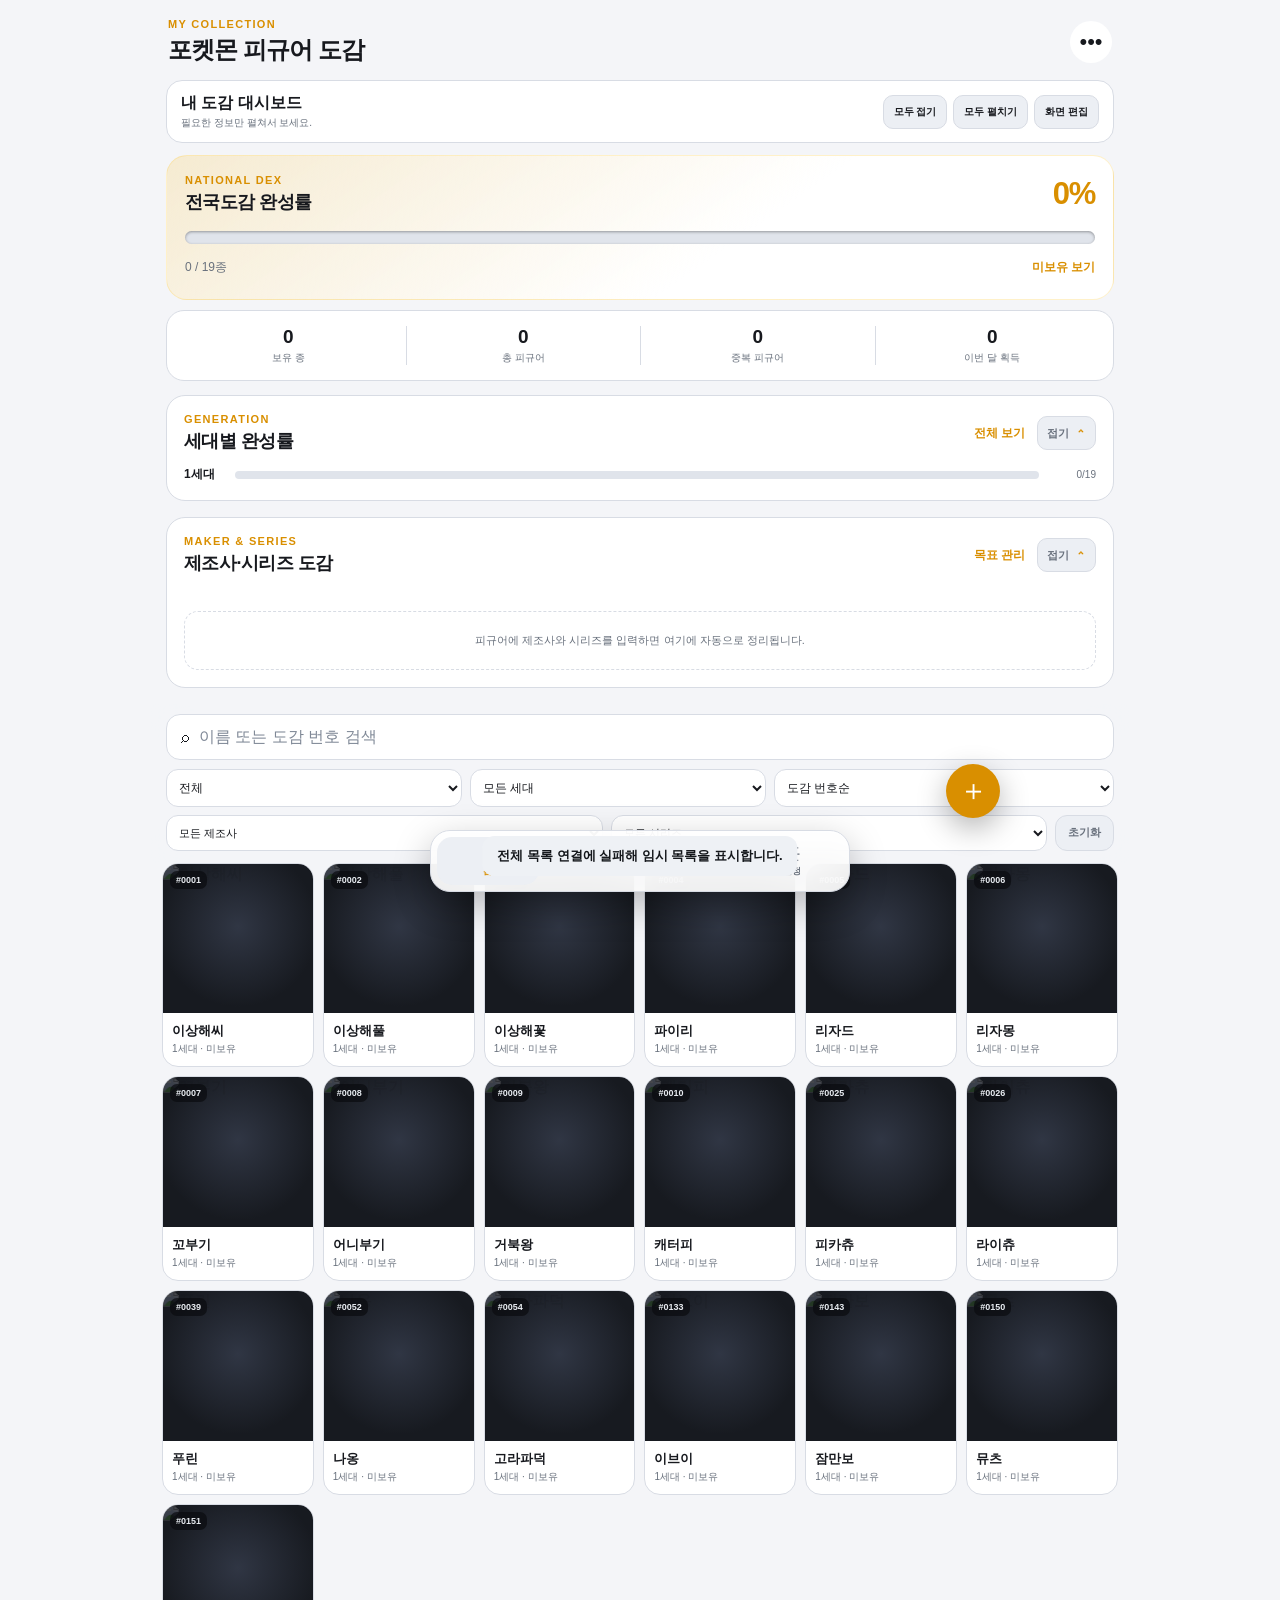
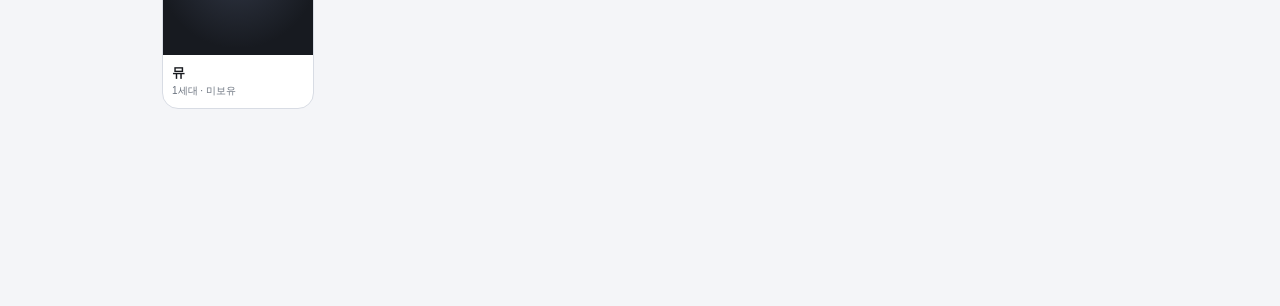
==== commit a3225d11: "Add files via upload" ====
--- a/index.html
+++ b/index.html
@@ -421,5 +421,6 @@
   <script src="db.js"></script>
   <script src="app.js"></script>
   <script src="online.js"></script>
+  <script src="enhancements.js"></script>
 </body>
 </html>
--- a/styles.css
+++ b/styles.css
@@ -965,3 +965,27 @@
   .collapse-button { width: 34px; justify-content: center; padding: 0; }
   .section-actions { gap: 9px; }
 }
+
+/* ===== v5.2 통합 사용성 업데이트 ===== */
+:root[data-theme="light"]{color-scheme:light;--bg:#f4f5f8;--surface:#fff;--surface-2:#eceff4;--line:#d8dce4;--text:#17191e;--muted:#69717d;--accent:#d98f00;--accent-ink:#fff;--danger:#c73333}
+:root[data-theme="light"] .completion-card{background:linear-gradient(145deg,rgba(255,190,34,.18),#fff 60%)}
+:root[data-theme="light"] .sticky-toolbar{background:rgba(244,245,248,.92)}
+:root[data-theme="light"] .progress-track,:root[data-theme="light"] .generation-bar,:root[data-theme="light"] .series-progress,:root[data-theme="light"] .sync-progress-track{background:#e0e4eb}
+:root[data-theme="light"] input,:root[data-theme="light"] select,:root[data-theme="light"] textarea,:root[data-theme="light"] option{background:#fff;color:#17191e}
+:root[data-theme="light"] .secondary-button,:root[data-theme="light"] .mini-button,:root[data-theme="light"] .settings-item,:root[data-theme="light"] .friend-code-button{background:#fff;color:#17191e}
+body{padding-bottom:calc(82px + var(--safe-bottom))}main{padding-bottom:calc(115px + var(--safe-bottom))}
+.dashboard-utility-bar{display:flex;align-items:center;justify-content:space-between;gap:12px;margin:0 16px 12px;padding:12px 14px;border:1px solid var(--line);border-radius:16px;background:var(--surface)}
+.dashboard-utility-bar strong,.dashboard-utility-bar small{display:block}.dashboard-utility-bar small{margin-top:2px;color:var(--muted);font-size:10px}.dashboard-utility-actions{display:flex;flex-wrap:wrap;justify-content:flex-end;gap:6px}.dashboard-utility-actions button{min-height:34px;padding:0 10px;border:1px solid var(--line);border-radius:10px;background:var(--surface-2);color:var(--text);font-size:10px;font-weight:750}
+.collapsed-summary{display:none;margin-top:4px;color:var(--muted);font-size:10px;font-weight:500}.collapsible-section.is-collapsed .collapsed-summary{display:block}
+.bottom-navigation{position:fixed;z-index:80;right:10px;bottom:calc(8px + var(--safe-bottom));left:10px;display:grid;grid-template-columns:repeat(4,1fr);min-height:62px;padding:6px;border:1px solid var(--line);border-radius:20px;background:color-mix(in srgb,var(--surface) 92%,transparent);box-shadow:0 12px 36px rgba(0,0,0,.25);backdrop-filter:blur(22px);-webkit-backdrop-filter:blur(22px)}
+.bottom-navigation button{position:relative;display:grid;place-items:center;align-content:center;gap:1px;border:0;border-radius:15px;background:transparent;color:var(--muted)}.bottom-navigation button.active{background:var(--surface-2);color:var(--accent)}.bottom-navigation span{font-size:20px;line-height:1}.bottom-navigation em{font-size:9px;font-style:normal;font-weight:800}.bottom-navigation b{position:absolute;top:3px;left:calc(50% + 8px);min-width:17px;height:17px;padding:0 4px;border-radius:20px;background:var(--danger);color:#fff;font-size:9px;line-height:17px}.bottom-navigation i{position:absolute;top:7px;left:calc(50% + 10px);width:8px;height:8px;border-radius:50%;background:var(--accent);box-shadow:0 0 0 3px var(--surface)}
+.quick-add-fab{position:fixed;z-index:82;right:18px;bottom:calc(82px + var(--safe-bottom));width:54px;height:54px;border:0;border-radius:50%;background:var(--accent);color:var(--accent-ink);box-shadow:0 10px 30px rgba(0,0,0,.3);font-size:29px}.quick-add-dialog{max-height:min(82vh,720px)}.quick-add-search{margin:0 2px 10px}.quick-add-hint{margin-bottom:12px;color:var(--muted);font-size:11px}.quick-add-results{display:grid;gap:7px;overflow-y:auto}.quick-add-results button{display:grid;grid-template-columns:58px minmax(0,1fr) auto;align-items:center;gap:10px;width:100%;padding:8px 10px;border:1px solid var(--line);border-radius:14px;background:var(--surface);color:var(--text);text-align:left}.quick-add-results img{width:58px;height:58px;object-fit:contain;border-radius:10px;background:var(--surface-2)}.quick-add-results strong,.quick-add-results small{display:block}.quick-add-results small{margin-top:3px;color:var(--muted);font-size:10px}.quick-add-results b{color:var(--muted);font-size:22px}
+.display-setting-block{margin-bottom:14px;padding:15px;border:1px solid var(--line);border-radius:16px;background:var(--surface)}.display-setting-block h3{margin-bottom:10px}.segmented-control{display:grid;grid-template-columns:repeat(3,1fr);gap:5px;padding:4px;border-radius:12px;background:var(--surface-2)}.segmented-control button{min-height:38px;border:0;border-radius:9px;background:transparent;color:var(--muted);font-size:11px;font-weight:800}.segmented-control button.active{background:var(--surface);color:var(--accent);box-shadow:0 3px 12px rgba(0,0,0,.12)}.dashboard-layout-list{display:grid;gap:7px}.dashboard-layout-row{display:flex;align-items:center;justify-content:space-between;gap:12px;padding:11px;border:1px solid var(--line);border-radius:12px;background:var(--bg)}.dashboard-layout-row label{display:flex;align-items:center;gap:9px;font-size:12px;font-weight:700}.dashboard-layout-row input{width:19px;height:19px;accent-color:var(--accent)}.dashboard-layout-row>div{display:flex;gap:5px}.dashboard-layout-row button{width:34px;height:32px;border:1px solid var(--line);border-radius:9px;background:var(--surface);color:var(--text)}
+.sync-center-stats{display:grid;grid-template-columns:repeat(3,1fr);gap:7px;margin:12px 0}.sync-center-stats div{display:grid;gap:2px;padding:12px 8px;border:1px solid var(--line);border-radius:13px;background:var(--bg);text-align:center}.sync-center-stats strong{font-size:20px}.sync-center-stats span{color:var(--muted);font-size:9px}.sync-progress-track{height:7px;overflow:hidden;border-radius:20px;background:#2a2e37}.sync-progress-track span{display:block;width:0;height:100%;border-radius:inherit;background:var(--accent);transition:width .25s ease}.sync-meta-row{display:flex;align-items:center;justify-content:space-between;gap:10px;margin:9px 0 4px;color:var(--muted);font-size:10px}.sync-options{display:grid;gap:2px;margin:10px 0}.sync-options .toggle-row{padding:10px 0;border-top:1px solid var(--line)}.toggle-row span b,.toggle-row span small{display:block}.toggle-row span small{margin-top:2px;color:var(--muted);font-size:9px;font-weight:500}
+.qr-card summary,.account-data-details summary{cursor:pointer;font-weight:800}.qr-card-body{display:grid;justify-items:center;gap:10px;padding-top:14px}.qr-card-body img{width:190px;max-width:70vw;aspect-ratio:1;border-radius:14px;background:#fff}.qr-card-body p{margin:0;color:var(--accent);font-weight:900;letter-spacing:.08em}.qr-card-body>div{display:flex;gap:8px;width:100%}.qr-card-body button{flex:1}.qr-scan-button{width:100%;text-align:center}.qr-scan-button input{display:none}
+.friend-profile-card{display:grid;gap:11px;padding:13px;border:1px solid var(--line);border-radius:16px;background:var(--bg)}.friend-profile-head{display:grid;grid-template-columns:42px minmax(0,1fr) auto;align-items:center;gap:10px}.friend-profile-actions{display:grid;grid-template-columns:1fr 1fr auto;gap:6px}.friend-more-button{width:35px;height:35px;border:1px solid var(--line);border-radius:10px;background:var(--surface);color:var(--muted)}.subtle-danger{padding-inline:10px!important;background:transparent!important;color:var(--danger)!important}
+.compare-filter-row,.friend-dex-controls{display:grid;grid-template-columns:minmax(0,1fr) 120px;gap:8px;margin:10px 0}.compare-filter-row input,.compare-filter-row select,.friend-dex-controls input,.friend-dex-controls select{width:100%;min-width:0}.compare-summary{grid-template-columns:repeat(4,1fr)!important}.compare-tabs{grid-template-columns:repeat(4,minmax(0,1fr));overflow-x:auto}.compare-tabs button{min-width:78px}
+.friend-dex-panel{scroll-margin-top:20px}.friend-dex-stats{display:flex;gap:8px;margin-bottom:10px}.friend-dex-stats span{padding:7px 10px;border-radius:10px;background:var(--surface-2);color:var(--muted);font-size:10px}.friend-dex-stats strong{color:var(--text)}.friend-dex-grid{display:grid;grid-template-columns:repeat(2,minmax(0,1fr));gap:8px}.friend-dex-grid article{overflow:hidden;border:1px solid var(--line);border-radius:14px;background:var(--bg)}.friend-dex-grid img{display:block;width:100%;aspect-ratio:1;object-fit:cover;background:var(--surface-2)}.friend-dex-grid article div{display:grid;gap:2px;padding:9px}.friend-dex-grid small,.friend-dex-grid span,.friend-dex-grid em{overflow:hidden;color:var(--muted);font-size:9px;font-style:normal;text-overflow:ellipsis;white-space:nowrap}.friend-dex-grid strong{overflow:hidden;font-size:12px;text-overflow:ellipsis;white-space:nowrap}.loading-skeleton-list{display:grid;grid-template-columns:repeat(2,1fr);gap:8px}.loading-skeleton-list i{height:180px;border-radius:14px;background:linear-gradient(90deg,var(--surface-2),var(--surface),var(--surface-2));background-size:200% 100%;animation:skeleton 1.2s linear infinite}@keyframes skeleton{to{background-position:-200% 0}}
+.danger-button{min-height:46px;border:1px solid var(--danger);border-radius:13px;background:color-mix(in srgb,var(--danger) 12%,var(--surface));color:var(--danger);font-weight:800}.account-data-details .online-details-body{gap:8px}
+@media(min-width:760px){.bottom-navigation{right:50%;left:auto;width:420px;transform:translateX(50%)}.quick-add-fab{right:max(24px,calc(50% - 360px))}.friend-dex-grid{grid-template-columns:repeat(4,minmax(0,1fr))}}
+@media(max-width:520px){.dashboard-utility-bar{align-items:flex-start}.dashboard-utility-actions{max-width:160px}.dashboard-utility-actions button{min-height:30px;padding:0 7px;font-size:9px}.friend-profile-actions{grid-template-columns:1fr 1fr}.friend-profile-actions .subtle-danger{grid-column:1/-1}.compare-filter-row,.friend-dex-controls{grid-template-columns:1fr}.compare-tabs{display:flex}.compare-summary{grid-template-columns:repeat(2,1fr)!important}}
